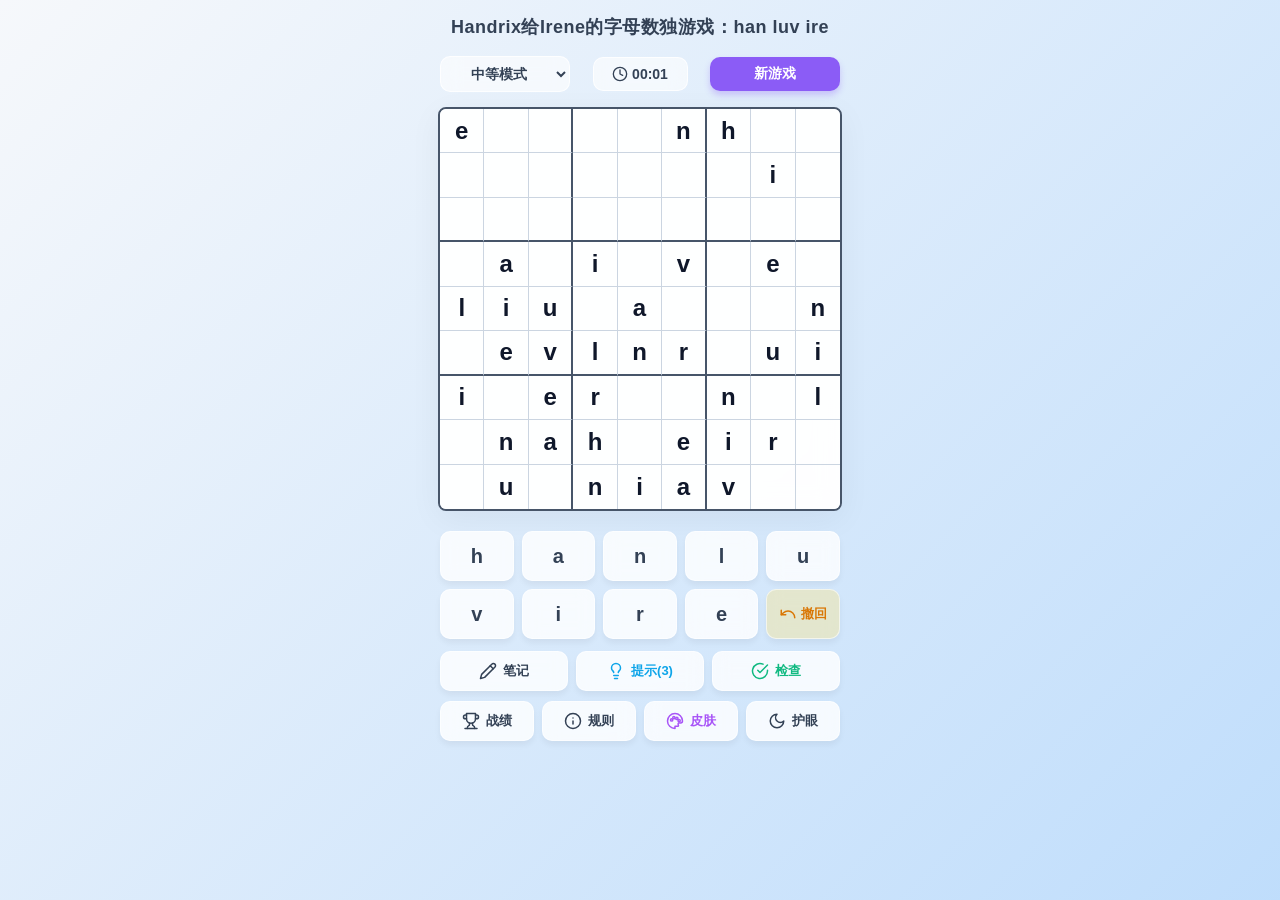
==== index.html @ 8218d030 "七夕彩蛋2 Update index.html" ====
<!DOCTYPE html>
<html lang="zh-CN">
<head>
    <meta charset="UTF-8">
    <meta name="viewport" content="width=device-width, initial-scale=1.0, maximum-scale=1.0, user-select=none">
    <title>Handrix给Irene的字母数独游戏：han luv ire</title>
    <style>
        /* ======== 极简玻璃拟态主题变量 ======== */
        :root {
            --bg-color: #f6f8fb; --glass-bg: rgba(255, 255, 255, 0.6); --glass-border: rgba(255, 255, 255, 0.8);
            --cell-bg: rgba(255, 255, 255, 0.9); --grid-line: #cbd5e1; --grid-line-thick: #475569;
            --text-fixed: #0f172a; --text-user: #2563eb; --text-note: #64748b; --text-main: #334155;
            --btn-bg: rgba(255, 255, 255, 0.8); --btn-border: rgba(255, 255, 255, 0.6);
            --highlight-same: rgba(253, 230, 138, 0.6); --highlight-related: rgba(219, 234, 254, 0.5); --selected: rgba(147, 197, 253, 0.8);
            --shadow: rgba(0, 0, 0, 0.05); --stat-best-color: #059669; 
        }

        [data-theme="dark"] {
            --bg-color: #0f172a; --glass-bg: rgba(30, 41, 59, 0.6); --glass-border: rgba(255, 255, 255, 0.1);
            --cell-bg: rgba(30, 41, 59, 0.85); --grid-line: #334155; --grid-line-thick: #94a3b8;
            --text-fixed: #f8fafc; --text-user: #60a5fa; --text-note: #94a3b8; --text-main: #e2e8f0;
            --btn-bg: rgba(30, 41, 59, 0.8); --btn-border: rgba(255, 255, 255, 0.1);
            --highlight-same: rgba(202, 138, 4, 0.4); --highlight-related: rgba(30, 58, 138, 0.4); --selected: rgba(37, 99, 235, 0.6);
            --shadow: rgba(0, 0, 0, 0.3); --stat-best-color: #34d399; 
        }

        /* ======== 🎨 皮肤系统 ======== */
        body[data-skin="default"] { --gradient-1: #e0c3fc; --gradient-2: #8ec5fc; --bg-color: #f6f8fb; }
        body[data-skin="purple"] { --gradient-1: #e2c0ff; --gradient-2: #c49aeb; --bg-color: #fdfaff; }
        [data-theme="dark"] body[data-skin="default"] { --gradient-1: #0f2027; --gradient-2: #203a43; --bg-color: #0f172a; }
        [data-theme="dark"] body[data-skin="purple"] { --gradient-1: #2a0845; --gradient-2: #1a0b2e; --bg-color: #0f0514; }

        /* 🌌 完美修复：七夕星空背景 + 暗黑面板 */
        body.theme-event { 
            --gradient-1: #160b2b; /* 宇宙深紫 */
            --gradient-2: #0b1528; /* 星云深渊蓝 */
            --bg-color: #050814; 
            --text-main: #f8fafc; /* 外围控制栏文字为白 */
        }
        body.theme-event .board {
            /* 棋盘变为极具质感的暗黑毛玻璃 */
            background: rgba(10, 15, 35, 0.5); 
            border: 2px solid rgba(147, 197, 253, 0.3);
            box-shadow: 0 10px 40px rgba(0, 0, 0, 0.6);
        }
        body.theme-event .cell { background-color: rgba(15, 23, 42, 0.5); color: #f8fafc; border-color: rgba(147, 197, 253, 0.15); }
        body.theme-event .cell.fixed { color: #93c5fd; font-weight: 900; }
        body.theme-event .cell:nth-child(3n) { border-right: 2px solid rgba(147, 197, 253, 0.3); }
        body.theme-event .cell:nth-child(n+19):nth-child(-n+27), body.theme-event .cell:nth-child(n+46):nth-child(-n+54) { border-bottom: 2px solid rgba(147, 197, 253, 0.3); }
        
        body.theme-event .glass-panel { background: rgba(15, 23, 42, 0.6); border-color: rgba(147, 197, 253, 0.2); color: #f8fafc; }
        body.theme-event select option { color: #0f172a; } 
        body.theme-event .key, body.theme-event .action-btn { background: rgba(30, 41, 59, 0.7); color: #f8fafc; border-color: rgba(147, 197, 253, 0.2); }
        body.theme-event .key.undo-btn { color: #fde047; background: rgba(116, 66, 16, 0.6); border-color: rgba(202, 138, 4, 0.4); }
        body.theme-event .action-btn.active-note { background: rgba(202, 138, 4, 0.8) !important; border-color: #fde047 !important; }

        /* 🌉 鹊桥颜色高级定制：石砖灰 + 海棠粉 */
        body.theme-event .cell.hint-han, body.theme-event .cell.hint-ire { 
            background-color: #475569 !important; /* 青石砖色 */
            color: #ffffff !important; 
        }
        body.theme-event .cell.hint-luv { 
            background-color: #db2777 !important; /* 海棠粉色 */
            color: #ffffff !important; 
            box-shadow: inset 0 0 15px rgba(255, 255, 255, 0.2);
        }
        
        body.theme-event .cell.related { background-color: rgba(56, 189, 248, 0.15); }
        body.theme-event .cell.same { background-color: rgba(250, 204, 21, 0.2); }
        body.theme-event .cell.selected { background-color: rgba(56, 189, 248, 0.3); box-shadow: inset 0 0 0 2px #38bdf8; z-index: 2; }
        body.theme-event .hint-watermark { color: rgba(255,255,255,0.4); }
        body.theme-event .note-item { color: rgba(147, 197, 253, 0.8); }

        .skin-opt {
            border: 1px solid var(--glass-border); padding: 15px; border-radius: 12px; font-weight: bold; cursor: pointer;
            box-shadow: 0 4px 6px var(--shadow); transition: 0.2s; margin-bottom: 12px; width: 100%;
            display: flex; align-items: center; justify-content: center; gap: 8px; font-size: 15px;
        }
        .skin-opt:active { transform: scale(0.95); }

        body {
            font-family: -apple-system, BlinkMacSystemFont, "Segoe UI", Roboto, sans-serif;
            background-color: var(--bg-color); color: var(--text-main); margin: 0; padding: 15px; 
            display: flex; flex-direction: column; align-items: center; touch-action: manipulation; padding-bottom: 40px; overflow-x: hidden;
            background: linear-gradient(-45deg, var(--gradient-1), var(--gradient-2), var(--bg-color));
            background-size: 400% 400%; animation: auroraBG 15s ease infinite; transition: 0.5s;
        }

        @keyframes auroraBG { 0% { background-position: 0% 50%; } 50% { background-position: 100% 50%; } 100% { background-position: 0% 50%; } }

        #canvas-fx, #canvas-confetti { position: fixed; top: 0; left: 0; width: 100vw; height: 100vh; pointer-events: none; }
        #canvas-fx { z-index: -1; }
        #canvas-confetti { z-index: 9999; }

        .header { text-align: center; margin-bottom: 12px; z-index: 10; }
        .header h1 { font-size: 18px; color: var(--text-main); margin: 0 0 5px 0; letter-spacing: 0.5px; transition: 0.3s; }
        
        .top-controls { 
            display: flex; justify-content: space-between; align-items: center; gap: 8px;
            width: 100%; max-width: 400px; margin-bottom: 15px; z-index: 10; 
        }
        .glass-panel, select, button, .timer-display {
            box-sizing: border-box; padding: 8px 0; font-size: 14px; font-weight: bold; border-radius: 10px;
            border: 1px solid var(--glass-border); background: var(--glass-bg); color: var(--text-main); 
            backdrop-filter: blur(10px); -webkit-backdrop-filter: blur(10px); outline: none; cursor: pointer; transition: 0.2s;
        }
        select#diff-select, #new-game-btn { flex: 1; max-width: 130px; text-align: center; }
        .timer-display { flex: 0 0 95px; width: 95px; cursor: default; display: flex; justify-content: center; align-items: center; gap: 4px; font-variant-numeric: tabular-nums; }
        
        .board {
            display: grid; grid-template-columns: repeat(9, 1fr); grid-template-rows: repeat(9, 1fr);
            width: 100%; max-width: 400px; aspect-ratio: 1/1; margin-bottom: 20px; flex-shrink: 0;
            background: var(--glass-bg); backdrop-filter: blur(12px); -webkit-backdrop-filter: blur(12px);
            border: 2px solid var(--grid-line-thick); border-radius: 8px; overflow: hidden; box-shadow: 0 8px 32px var(--shadow); z-index: 10;
            transition: 0.4s;
        }

        .cell {
            background-color: var(--cell-bg); display: flex; align-items: center; justify-content: center;
            font-size: 24px; font-weight: bold; cursor: pointer; position: relative; 
            border-right: 1px solid var(--grid-line); border-bottom: 1px solid var(--grid-line);
            box-sizing: border-box; min-height: 0; transition: background-color 0.2s;
        }
        
        .cell:nth-child(3n) { border-right: 2px solid var(--grid-line-thick); }
        .cell:nth-child(9n) { border-right: none; }
        .cell:nth-child(n+19):nth-child(-n+27), .cell:nth-child(n+46):nth-child(-n+54) { border-bottom: 2px solid var(--grid-line-thick); }
        .cell:nth-child(n+73):nth-child(-n+81) { border-bottom: none; }
        
        .cell.fixed { color: var(--text-fixed); font-weight: 800;}
        .cell.user { color: var(--text-user); }
        
        /* 非活动模式的保底颜色 */
        .cell.hint-han { background-color: var(--hint-han); } .cell.hint-luv { background-color: var(--hint-luv); } .cell.hint-ire { background-color: var(--hint-ire); }
        .cell.related { background-color: var(--highlight-related); } .cell.same { background-color: var(--highlight-same); }
        .cell.selected { background-color: var(--selected); box-shadow: inset 0 0 0 2px var(--text-user); z-index: 2; }

        @keyframes shine { 0% { background-color: rgba(255,255,255,1); } 100% { background-color: transparent; } }
        .cell.just-placed::after { content: ''; position: absolute; inset: 0; animation: shine 0.4s ease-out; pointer-events: none; }

        .hint-watermark { position: absolute; top: 1px; right: 3px; font-size: 11px; color: var(--text-note); opacity: 0.9; font-weight: 700; }
        .notes-grid { position: absolute; inset: 1px; display: grid; grid-template-columns: 1fr 1fr; grid-template-rows: 1fr 1fr; pointer-events: none; }
        .note-item { display: flex; align-items: center; justify-content: center; font-size: 14px; font-weight: 800; color: var(--text-note); }

        .keyboard { display: grid; grid-template-columns: repeat(5, 1fr); gap: 8px; width: 100%; max-width: 400px; margin-bottom: 12px; z-index: 10; }
        .key, .action-btn {
            background: var(--btn-bg); border: 1px solid var(--btn-border); border-radius: 10px; color: var(--text-main);
            font-size: 20px; font-weight: bold; height: 48px; display: flex; flex-direction: column; align-items: center; justify-content: center; 
            backdrop-filter: blur(8px); -webkit-backdrop-filter: blur(8px); box-shadow: 0 4px 6px var(--shadow);
            transition: 0.15s; cursor: pointer; user-select: none; gap: 4px;
        }
        .key:active, .action-btn:active { transform: scale(0.92); background: var(--highlight-related); }
        .key.undo-btn { color: #d97706; background: rgba(253, 230, 138, 0.4); font-size: 13px; flex-direction: row; }
        
        .action-btn.active-note { background: #f59e0b !important; color: #ffffff !important; border: 1px solid #d97706 !important; box-shadow: inset 0 2px 4px rgba(0,0,0,0.2) !important; }
        .action-btn.active-note .icon { stroke: #ffffff; }

        .action-row { display: flex; gap: 8px; width: 100%; max-width: 400px; margin-bottom: 10px; z-index: 10; }
        .action-row .action-btn { flex: 1; font-size: 13px; height: auto; padding: 10px 0; flex-direction: row; gap: 6px; }

        .icon { width: 18px; height: 18px; stroke: currentColor; stroke-width: 2; fill: none; stroke-linecap: round; stroke-linejoin: round; vertical-align: middle; }
        .inline-icon { width: 16px; height: 16px; margin-right: 4px; vertical-align: text-bottom; fill: none; stroke: currentColor; stroke-width: 2; stroke-linecap: round; stroke-linejoin: round; }

        .modal-overlay {
            display: none; position: fixed; inset: 0; background: rgba(0, 0, 0, 0.5); backdrop-filter: blur(5px);
            -webkit-backdrop-filter: blur(5px); z-index: 10000; justify-content: center; align-items: center;
        }
        .modal-content {
            background: var(--glass-bg); backdrop-filter: blur(25px); -webkit-backdrop-filter: blur(25px);
            border: 1px solid var(--glass-border); color: var(--text-main); width: 85%; max-width: 350px; border-radius: 20px;
            padding: 24px; box-shadow: 0 20px 40px rgba(0,0,0,0.3); max-height: 80vh; overflow-y: auto;
        }
        .modal-content h2 { font-size: 18px; margin-top: 0; text-align: center; display: flex; align-items: center; justify-content: center; gap: 6px;}
        .modal-content h3 { font-size: 15px; margin: 15px 0 5px 0; opacity: 0.9; display: flex; align-items: center; color: #3b82f6;}
        .modal-content ul { margin: 0; padding-left: 20px; font-size: 14px; line-height: 1.6; }
        .close-btn {
            width: 100%; background: #3b82f6; color: white !important; border: none; padding: 12px; border-radius: 12px; 
            font-size: 16px; font-weight: bold; margin-top: 20px; cursor: pointer; transition: 0.2s;
        }
        .close-btn:active { transform: scale(0.95); }
        .stats-table { width: 100%; border-collapse: collapse; margin-top: 10px; text-align: center; font-size: 14px; }
        .stats-table th { background: var(--th-bg); padding: 10px 8px; border-bottom: 1px solid var(--glass-border); border-radius: 8px 8px 0 0;}
        .stats-table td { border-bottom: 1px solid var(--glass-border); padding: 12px 8px; }
        
        .theme-event-text { color: #db2777 !important; font-weight: bold; }
    </style>
</head>
<body data-skin="default">

    <!-- 画布层 -->
    <canvas id="canvas-fx"></canvas>
    <canvas id="canvas-confetti"></canvas>

    <div class="header">
        <h1 id="main-title">Handrix给Irene的字母数独游戏：han luv ire</h1>
    </div>

    <div class="top-controls">
        <select id="diff-select" class="glass-panel" onchange="startNewGame()">
            <option value="35">简单模式</option>
            <option value="45" selected>中等模式</option>
            <option value="55">困难模式</option>
            <option value="event_qixi" id="event-option">七夕特别活动</option>
        </select>
        <div class="timer-display glass-panel" id="timer">
            <svg class="icon" viewBox="0 0 24 24"><circle cx="12" cy="12" r="10"/><polyline points="12 6 12 12 16 14"/></svg> 00:00
        </div>
        <button id="new-game-btn" onclick="startNewGame()" style="background:#8b5cf6; color:white; border:none; box-shadow: 0 4px 6px rgba(139, 92, 246, 0.3);">新游戏</button>
    </div>

    <div class="board" id="board"></div>

    <div class="keyboard">
        <div class="key" onclick="inputLetter('h')">h</div>
        <div class="key" onclick="inputLetter('a')">a</div>
        <div class="key" onclick="inputLetter('n')">n</div>
        <div class="key" onclick="inputLetter('l')">l</div>
        <div class="key" onclick="inputLetter('u')">u</div>
        <div class="key" onclick="inputLetter('v')">v</div>
        <div class="key" onclick="inputLetter('i')">i</div>
        <div class="key" onclick="inputLetter('r')">r</div>
        <div class="key" onclick="inputLetter('e')">e</div>
        <div class="key undo-btn" onclick="undo()">
            <svg class="icon" viewBox="0 0 24 24"><path d="M3 7v6h6"/><path d="M21 17a9 9 0 0 0-9-9 9 9 0 0 0-6 2.3L3 13"/></svg> 撤回
        </div>
    </div>
    
    <div class="action-row">
        <button class="action-btn" id="note-btn" onclick="toggleNoteMode()">
            <svg class="icon" viewBox="0 0 24 24"><path d="M17 3a2.85 2.83 0 1 1 4 4L7.5 20.5 2 22l1.5-5.5Z"/><path d="m15 5 4 4"/></svg> 笔记
        </button>
        <button class="action-btn" id="hint-btn" onclick="useHint()" style="color: #0ea5e9;">
            <svg class="icon" viewBox="0 0 24 24"><path d="M15 14c.2-1 .7-1.7 1.5-2.5 1-.9 1.5-2.2 1.5-3.5A6 6 0 0 0 6 8c0 1.3.5 2.6 1.5 3.5.8.8 1.3 1.5 1.5 2.5"/><path d="M9 18h6"/><path d="M10 22h4"/></svg> <span id="hint-text">提示(3)</span>
        </button>
        <button class="action-btn" onclick="checkWin()" style="color: #10b981;">
            <svg class="icon" viewBox="0 0 24 24"><path d="M22 11.08V12a10 10 0 1 1-5.93-9.14"/><path d="m9 11 3 3L22 4"/></svg> 检查
        </button>
    </div>

    <div class="action-row">
        <button class="action-btn" onclick="openStats()">
            <svg class="icon" viewBox="0 0 24 24"><path d="M6 9H4.5a2.5 2.5 0 0 1 0-5H6"/><path d="M18 9h1.5a2.5 2.5 0 0 0 0-5H18"/><path d="M4 22h16"/><path d="M10 14.66V17c0 .55-.47.98-.97 1.21C7.85 18.75 7 20.24 7 22"/><path d="M14 14.66V17c0 .55.47.98.97 1.21C16.15 18.75 17 20.24 17 22"/><path d="M18 2H6v7a6 6 0 0 0 12 0V2Z"/></svg> 战绩
        </button>
        <button class="action-btn" onclick="openRules()">
            <svg class="icon" viewBox="0 0 24 24"><circle cx="12" cy="12" r="10"/><path d="M12 16v-4"/><path d="M12 8h.01"/></svg> 规则
        </button>
        <button class="action-btn" onclick="openSkinModal()" style="color: #a855f7;">
            <svg class="icon" viewBox="0 0 24 24"><path d="M12 22a10 10 0 1 1 10-10c0 1.5-1 2.5-2.5 2.5h-1.87a1.5 1.5 0 0 0-1.42 2.05l.38 1.15c.21.63-.3 1.3-.98 1.3H12Z"/><circle cx="7.5" cy="10.5" r="1.5"/><circle cx="10.5" cy="7.5" r="1.5"/><circle cx="14.5" cy="8.5" r="1.5"/><circle cx="17.5" cy="11.5" r="1.5"/></svg> 皮肤
        </button>
        <button class="action-btn" id="theme-btn" onclick="toggleTheme()">
            <svg class="icon" id="theme-icon" viewBox="0 0 24 24"><path d="M12 3a6 6 0 0 0 9 9 9 9 0 1 1-9-9Z"/></svg> 护眼
        </button>
    </div>

    <!-- ======== 皮肤专属弹窗 ======== -->
    <div class="modal-overlay" id="skinModal">
        <div class="modal-content" style="text-align: center;">
            <h2 style="color: #a855f7;"><svg class="icon" viewBox="0 0 24 24"><path d="M12 22a10 10 0 1 1 10-10c0 1.5-1 2.5-2.5 2.5h-1.87a1.5 1.5 0 0 0-1.42 2.05l.38 1.15c.21.63-.3 1.3-.98 1.3H12Z"/><circle cx="7.5" cy="10.5" r="1.5"/><circle cx="10.5" cy="7.5" r="1.5"/><circle cx="14.5" cy="8.5" r="1.5"/><circle cx="17.5" cy="11.5" r="1.5"/></svg> 专属色彩</h2>
            <hr style="border: 0; border-top: 1px solid var(--glass-border); margin-bottom: 20px;">
            <div style="display: flex; flex-direction: column; gap: 8px;">
                <button class="skin-opt" onclick="changeSkin('default')" style="background: linear-gradient(135deg, #e0c3fc, #8ec5fc); color: #1e293b;">
                    <svg class="icon" viewBox="0 0 24 24"><path d="m12 3-1.912 5.813a2 2 0 0 1-1.275 1.275L3 12l5.813 1.912a2 2 0 0 1 1.275 1.275L12 21l1.912-5.813a2 2 0 0 1 1.275-1.275L21 12l-5.813-1.912a2 2 0 0 1-1.275-1.275L12 3Z"/><path d="M5 3v4"/><path d="M19 17v4"/><path d="M3 5h4"/><path d="M17 19h4"/></svg> 梦幻极光 (默认)
                </button>
                <button class="skin-opt" onclick="changeSkin('purple')" style="background: linear-gradient(135deg, #e2c0ff, #c49aeb); color: #3b0764;">
                    <svg class="icon" viewBox="0 0 24 24"><path d="M19 14c1.49-1.46 3-3.21 3-5.5A5.5 5.5 0 0 0 16.5 3c-1.76 0-3 .5-4.5 2-1.5-1.5-2.74-2-4.5-2A5.5 5.5 0 0 0 2 8.5c0 2.3 1.5 4.05 3 5.5l7 7Z"/></svg> 罗兰紫梦 (Irene专属)
                </button>
            </div>
            <button class="close-btn" onclick="closeModal('skinModal')">选好了！</button>
        </div>
    </div>

    <!-- ======== 规则弹窗 (纯净线条图标 + 专属文案) ======== -->
    <div class="modal-overlay" id="rulesModal">
        <div class="modal-content">
            <h2><svg class="icon" viewBox="0 0 24 24"><circle cx="12" cy="12" r="10"/><path d="M12 16v-4"/><path d="M12 8h.01"/></svg> 定制字母数独规则</h2>
            <hr style="border: 0; border-top: 1px solid var(--glass-border); margin-bottom: 10px;">
            
            <h3><svg class="inline-icon" viewBox="0 0 24 24"><path d="M8.5 14.5A2.5 2.5 0 0 0 11 12c0-1.38-.5-2-1-3-1.072-2.143-.224-4.054 2-6 .5 2.5 2 4.9 4 6.5 2 1.6 3 3.5 3 5.5a7 7 0 1 1-14 0c0-1.153.433-2.294 1-3a2.5 2.5 0 0 0 2.5 2.5z"/></svg> 主旨规则：</h3>
            <ul>
                <li>首先 Handrix 非常 Luv Irene！么么</li>
                <li>其次 这下绝对不会有广告啦</li>
            </ul>
            
            <h3 id="rule-event-title" style="display:none;" class="theme-event-text"><svg class="inline-icon" viewBox="0 0 24 24"><path d="M12 2l3 6 6 1-4.5 5 1.5 6-6-3.5L6 20l1.5-6L3 9l6-1z"/></svg> 七夕特别活动规则：</h3>
            <ul id="rule-event-body" style="display:none;" class="theme-event-text">
                <li>水水宝，七夕时牛郎织女会跨越星河相会。盘面中会随机出现特殊的『星河鹊桥』或『爱心』连线噢~</li>
                <li>这是han给ire的特殊爱的暗号，能降低推理难度，8月底下线哦！</li>
                <li style="font-weight: 800; list-style-type: none; margin-top: 5px;">Enjoy~ <svg class="inline-icon" viewBox="0 0 24 24" style="color:#db2777; fill:#db2777;"><path d="M19 14c1.49-1.46 3-3.21 3-5.5A5.5 5.5 0 0 0 16.5 3c-1.76 0-3 .5-4.5 2-1.5-1.5-2.74-2-4.5-2A5.5 5.5 0 0 0 2 8.5c0 2.3 1.5 4.05 3 5.5l7 7Z"/></svg></li>
            </ul>
            
            <h3><svg class="inline-icon" viewBox="0 0 24 24"><path d="M19.439 7.85c-.049.322.059.648.289.878l1.568 1.568c.47.47.706 1.087.706 1.704s-.235 1.233-.706 1.704l-1.611 1.611a.954.954 0 0 0-.288.877l.13 1.011c.088.684-.061 1.405-.434 2.02-.374.615-.992 1.04-1.745 1.196l-.995.207a.953.953 0 0 0-.743.518l-.48 1.002c-.328.685-.899 1.204-1.608 1.464a2.585 2.585 0 0 1-2.198-.108l-.872-.51a.95.95 0 0 0-1.04 0l-.872.51a2.584 2.584 0 0 1-2.198.108 2.584 2.584 0 0 1-1.608-1.464l-.48-1.002a.954.954 0 0 0-.743-.518l-.995-.207a2.586 2.586 0 0 1-1.745-1.196 2.586 2.586 0 0 1-.434-2.02l.13-1.011a.954.954 0 0 0-.288-.877l-1.611-1.611a2.41 2.41 0 0 1 0-3.408l1.568-1.568a.954.954 0 0 0 .289-.878l-.13-1.011a2.586 2.586 0 0 1 .434-2.02 2.586 2.586 0 0 1 1.745-1.196l.995-.207a.953.953 0 0 0 .743-.518l.48-1.002a2.584 2.584 0 0 1 1.608-1.464 2.584 2.584 0 0 1 2.198.108l.872.51a.95.95 0 0 0 1.04 0l.872-.51a2.584 2.584 0 0 1 2.198-.108 2.584 2.584 0 0 1 1.608 1.464l.48 1.002a.954.954 0 0 0 .743.518l.995.207c.753.156 1.371.58 1.745 1.196.373.615.522 1.336.434 2.02l-.13 1.011Z"/></svg> 填字规则：</h3>
            <ul>
                <li><b>9x9 棋盘</b>：填入 <b>h, a, n, l, u, v, i, r, e</b>。</li>
                <li><b>每个 3x3 宫格</b> 内，每个字母且只能出现一次。</li>
            </ul>
            
            <h3><svg class="inline-icon" viewBox="0 0 24 24"><path d="M12 2v4"/><path d="M12 18v4"/><path d="M4.93 4.93l2.83 2.83"/><path d="M16.24 16.24l2.83 2.83"/><path d="M2 12h4"/><path d="M18 12h4"/><path d="M4.93 19.07l2.83-2.83"/><path d="M16.24 7.76l2.83-2.83"/></svg> 操作小技巧：</h3>
            <ul>
                <li><b><svg class="inline-icon" viewBox="0 0 24 24"><path d="M3 3l7.07 16.97 2.51-7.39 7.39-2.51L3 3z"/><path d="M13 13l6 6"/></svg> 选中高亮</b>：点击格子会自动高亮关联区域和相同字母。</li>
                <li><b><svg class="inline-icon" viewBox="0 0 24 24"><path d="M17 3a2.85 2.83 0 1 1 4 4L7.5 20.5 2 22l1.5-5.5Z"/><path d="m15 5 4 4"/></svg> 笔记模式</b>：单格最多填4个猜想；确认答案后，系统会自动清理冲突笔记！</li>
                <li><b><svg class="inline-icon" viewBox="0 0 24 24"><path d="M15 14c.2-1 .7-1.7 1.5-2.5 1-.9 1.5-2.2 1.5-3.5A6 6 0 0 0 6 8c0 1.3.5 2.6 1.5 3.5.8.8 1.3 1.5 1.5 2.5"/><path d="M9 18h6"/><path d="M10 22h4"/></svg> 提示求助</b>：不怕不怕～每局提供 3 次揭晓答案的机会哦！</li>
                <li><b><svg class="inline-icon" viewBox="0 0 24 24"><path d="M3 7v6h6"/><path d="M21 17a9 9 0 0 0-9-9 9 9 0 0 0-6 2.3L3 13"/></svg> 撤回功能</b>：宝宝填错不怕，支持撤回最近的 15 步操作。</li>
            </ul>
            <button class="close-btn" onclick="closeModal('rulesModal')">知道啦宝宝！</button>
        </div>
    </div>

    <div class="modal-overlay" id="statsModal">
        <div class="modal-content">
            <h2><svg class="icon" viewBox="0 0 24 24"><path d="M6 9H4.5a2.5 2.5 0 0 1 0-5H6"/><path d="M18 9h1.5a2.5 2.5 0 0 0 0-5H18"/><path d="M4 22h16"/><path d="M10 14.66V17c0 .55-.47.98-.97 1.21C7.85 18.75 7 20.24 7 22"/><path d="M14 14.66V17c0 .55.47.98.97 1.21C16.15 18.75 17 20.24 17 22"/><path d="M18 2H6v7a6 6 0 0 0 12 0V2Z"/></svg> 个人战绩看板</h2>
            <table class="stats-table" id="statsTable"></table>
            <p style="font-size: 11px; color: var(--text-note); text-align: center; margin-top: 15px;">* 数据安全储存在本手机芯片内，绝对隐私</p>
            <button class="close-btn" onclick="closeModal('statsModal')">继续加油！</button>
        </div>
    </div>

    <div class="modal-overlay" id="messageModal">
        <div class="modal-content" style="text-align: center;">
            <h2 id="msgTitle">提示</h2>
            <p id="msgBody" style="font-size: 15px; line-height: 1.5; margin: 20px 0; font-weight: 500;"></p>
            <button class="close-btn" id="msgCloseBtn" onclick="closeModal('messageModal')">知道啦！</button>
        </div>
    </div>

    <script>
        // ======== 🎨 皮肤引擎初始化 ========
        let currentSkin = localStorage.getItem('ireSudokuSkin') || 'default';
        document.body.setAttribute('data-skin', currentSkin);

        function changeSkin(skin) {
            currentSkin = skin; document.body.setAttribute('data-skin', skin); localStorage.setItem('ireSudokuSkin', skin);
        }
        function openSkinModal() { document.getElementById('skinModal').style.display = 'flex'; }

        // ======== 🎵 原生音效引擎 (无多余点击音效) ========
        const AudioContext = window.AudioContext || window.webkitAudioContext;
        let audioCtx;
        function initAudio() { if (!audioCtx) { audioCtx = new AudioContext(); if (audioCtx.state === 'suspended') audioCtx.resume(); } }

        function playSound(type) {
            initAudio(); if (!audioCtx) return;
            const osc = audioCtx.createOscillator(); const gain = audioCtx.createGain();
            osc.connect(gain); gain.connect(audioCtx.destination);
            const now = audioCtx.currentTime;
            
            if (type === 'bubble') { 
                osc.type = 'sine';
                osc.frequency.setValueAtTime(300, now); osc.frequency.exponentialRampToValueAtTime(900, now + 0.08);
                gain.gain.setValueAtTime(0, now); gain.gain.linearRampToValueAtTime(0.5, now + 0.01); gain.gain.exponentialRampToValueAtTime(0.01, now + 0.08);
                osc.start(now); osc.stop(now + 0.1);
            } else if (type === 'win') { 
                const freqs = [523.25, 659.25, 783.99, 1046.50, 1318.51];
                freqs.forEach((freq, i) => {
                    const o = audioCtx.createOscillator(); const g = audioCtx.createGain();
                    o.connect(g); g.connect(audioCtx.destination); o.type = 'sine'; o.frequency.value = freq;
                    g.gain.setValueAtTime(0, now + i*0.08); g.gain.linearRampToValueAtTime(0.2, now + i*0.08 + 0.02);
                    g.gain.exponentialRampToValueAtTime(0.01, now + i*0.08 + 0.6);
                    o.start(now + i*0.08); o.stop(now + i*0.08 + 0.7);
                });
            }
        }
        document.body.addEventListener('touchstart', initAudio, {once:true}); document.body.addEventListener('click', initAudio, {once:true});

        // ======== 🏆 数据安全急救与无损合并逻辑 ========
        let defaultStats = {
            '35': { best: null, avg: 0, count: 0, name: '简单模式' },
            '45': { best: null, avg: 0, count: 0, name: '中等模式' },
            '55': { best: null, avg: 0, count: 0, name: '困难模式' },
            'event_total': { best: null, avg: 0, count: 0, name: '活动模式总榜' },
            'event_qixi': { best: null, avg: 0, count: 0, name: '七夕特别活动' }
        };

        let localStats = JSON.parse(localStorage.getItem('ireSudokuStats')) || defaultStats;
        if (!localStats['event_total']) localStats['event_total'] = defaultStats['event_total'];
        if (!localStats['event_qixi']) localStats['event_qixi'] = defaultStats['event_qixi'];

        // 无损继承端午数据
        if (localStats['event'] && localStats['event'].count > 0 && localStats['event_total'].count === 0) {
            localStats['event_total'].count = localStats['event'].count;
            localStats['event_total'].avg = localStats['event'].avg;
            localStats['event_total'].best = localStats['event'].best;
        }

        ['35', '45', '55', 'event_total', 'event_qixi'].forEach(k => {
            let s = localStats[k];
            if (s) {
                s.name = defaultStats[k].name;
                if (s.best === null || s.best === 0 || s.best === Infinity) s.best = s.count > 0 ? s.avg : null;
            }
        });
        localStorage.setItem('ireSudokuStats', JSON.stringify(localStats));

        // ======== 🎨 Canvas 引擎 (零发热宇宙星空 + 双向飞鸟爱心彩蛋) ========
        const fxCanvas = document.getElementById('canvas-fx'); const fxCtx = fxCanvas.getContext('2d');
        const confCanvas = document.getElementById('canvas-confetti'); const confCtx = confCanvas.getContext('2d');
        let bgParticles = []; let confParticles = []; let reqFx, reqConf;
        
        // 🚀 核心彩蛋追踪变量 (必须定义在全局)
        let magpieTriggered = false; let luvCells = []; let magpies = []; let hearts = []; let magpiePhase = 0;

        function resizeCanvas() {
            fxCanvas.width = window.innerWidth; fxCanvas.height = window.innerHeight;
            confCanvas.width = window.innerWidth; confCanvas.height = window.innerHeight;
        }
        window.addEventListener('resize', resizeCanvas); resizeCanvas();

        function startEventBg() {
            bgParticles = [];
            // 绘制宇宙背景极低发热粒子
            for(let i=0; i<60; i++) {
                bgParticles.push({
                    x: Math.random() * fxCanvas.width, y: Math.random() * fxCanvas.height,
                    radius: Math.random() * 1.5, alpha: Math.random(), speedAlpha: (Math.random() - 0.5) * 0.02, isShooting: false
                });
            }
            if(reqFx) cancelAnimationFrame(reqFx);
            function render() {
                fxCtx.clearRect(0, 0, fxCanvas.width, fxCanvas.height);
                
                // 偶尔生成流星
                if(Math.random() < 0.01) { 
                    bgParticles.push({
                        x: Math.random() * fxCanvas.width, y: 0,
                        len: Math.random() * 50 + 50, speed: Math.random() * 10 + 10,
                        angle: Math.PI / 4, isShooting: true, alpha: 1
                    });
                }
                
                for (let i = bgParticles.length - 1; i >= 0; i--) {
                    let p = bgParticles[i];
                    if (p.isShooting) {
                        p.x -= p.speed * Math.cos(p.angle); p.y += p.speed * Math.sin(p.angle); p.alpha -= 0.02;
                        fxCtx.beginPath(); fxCtx.moveTo(p.x, p.y); fxCtx.lineTo(p.x + p.len * Math.cos(p.angle), p.y - p.len * Math.sin(p.angle));
                        fxCtx.strokeStyle = `rgba(255, 255, 255, ${p.alpha})`; fxCtx.lineWidth = 1.5; fxCtx.stroke();
                        if (p.alpha <= 0) bgParticles.splice(i, 1);
                    } else {
                        p.alpha += p.speedAlpha; if(p.alpha <= 0.1 || p.alpha >= 0.8) p.speedAlpha *= -1;
                        fxCtx.beginPath(); fxCtx.arc(p.x, p.y, p.radius, 0, Math.PI*2);
                        fxCtx.fillStyle = `rgba(255, 255, 255, ${p.alpha})`; fxCtx.fill();
                    }
                }
                reqFx = requestAnimationFrame(render);
            }
            render();
        }

        function stopEventBg() { if(reqFx) cancelAnimationFrame(reqFx); fxCtx.clearRect(0, 0, fxCanvas.width, fxCanvas.height); magpieTriggered = false; }

        // 绘制 SVG 数学爱心
        function drawHeart(ctx, x, y, size, alpha, hue) {
            ctx.save(); ctx.translate(x, y); ctx.scale(size, size);
            ctx.fillStyle = `hsla(${hue}, 100%, 60%, ${alpha})`;
            ctx.beginPath(); ctx.moveTo(0, 0); ctx.bezierCurveTo(-1, -1, -2, 1, 0, 2); ctx.bezierCurveTo(2, 1, 1, -1, 0, 0); ctx.fill();
            ctx.restore();
        }

        // 🚀 触发双向奔赴巨型爱心爆破
        function triggerMagpies() {
            playSound('win');
            magpies = [
                { x: -50, y: confCanvas.height/3, color: '0, 229, 255', tx: confCanvas.width/2, ty: confCanvas.height/2, trail: [] }, 
                { x: confCanvas.width + 50, y: confCanvas.height/3, color: '255, 0, 127', tx: confCanvas.width/2, ty: confCanvas.height/2, trail: [] } 
            ];
            hearts = []; magpiePhase = 0;
            if (!reqConf) renderConf(); 
        }

        function renderConf() {
            confCtx.clearRect(0, 0, confCanvas.width, confCanvas.height);
            let active = false;
            
            // 1. 渲染胜利纸屑
            if (confParticles.length > 0) {
                confParticles.forEach(p => {
                    p.x += p.vx; p.y += p.vy; p.vy += 0.4; p.rot += p.rotSpeed;
                    if(p.y < confCanvas.height + 20) {
                        active = true; confCtx.save(); confCtx.translate(p.x, p.y); confCtx.rotate(p.rot * Math.PI / 180);
                        confCtx.fillStyle = p.color; confCtx.fillRect(-p.size/2, -p.size/2, p.size, p.size); confCtx.restore();
                    }
                });
                if (confParticles.every(p => p.y >= confCanvas.height + 20)) confParticles = [];
            }
            
            // 2. 渲染彩蛋：青鸟与红鸟的高亮拖尾相撞
            if (magpies.length > 0 || hearts.length > 0) {
                active = true;
                if (magpiePhase === 0) {
                    let reached = 0;
                    magpies.forEach(b => {
                        let dx = b.tx - b.x; let dy = b.ty - b.y;
                        b.x += dx * 0.08; b.y += dy * 0.08; 
                        if (Math.abs(dx) < 3 && Math.abs(dy) < 3) reached++;
                        
                        b.trail.push({x: b.x, y: b.y});
                        if (b.trail.length > 15) b.trail.shift();
                        
                        b.trail.forEach((pt, i) => {
                            let ratio = i / b.trail.length;
                            confCtx.beginPath(); confCtx.arc(pt.x, pt.y, 14 * ratio, 0, Math.PI*2);
                            confCtx.fillStyle = `rgba(${b.color}, ${ratio * 0.6})`; confCtx.fill();
                        });

                        confCtx.shadowBlur = 25; confCtx.shadowColor = `rgb(${b.color})`;
                        confCtx.fillStyle = '#ffffff';
                        confCtx.beginPath(); confCtx.arc(b.x, b.y, 10, 0, Math.PI*2); confCtx.fill();
                        confCtx.shadowBlur = 0;
                    });
                    
                    if (reached === 2) {
                        magpiePhase = 1; magpies = [];
                        for(let i=0; i<80; i++) {
                            hearts.push({
                                x: confCanvas.width/2, y: confCanvas.height/2,
                                vx: (Math.random()-0.5)*35, vy: (Math.random()-0.5)*35 - 5,
                                alpha: 1, size: Math.random() * 12 + 6, hue: Math.random() * 40 + 320
                            });
                        }
                    }
                } else if (magpiePhase === 1) {
                    hearts.forEach(h => {
                        h.x += h.vx; h.y += h.vy; h.vy += 0.8; h.alpha -= 0.015; 
                        if (h.alpha > 0) drawHeart(confCtx, h.x, h.y, h.size, h.alpha, h.hue);
                    });
                    if (hearts.every(h => h.alpha <= 0)) { hearts = []; magpieTriggered = false; }
                }
            }
            
            if(active) reqConf = requestAnimationFrame(renderConf); else reqConf = null;
        }

        function triggerConfetti() {
            playSound('win'); confParticles = [];
            for(let i=0; i<120; i++) {
                let isLeft = Math.random() < 0.5;
                confParticles.push({
                    x: isLeft ? 0 : confCanvas.width, y: confCanvas.height,
                    vx: (Math.random() * 12 + 4) * (isLeft ? 1 : -1), vy: -(Math.random() * 18 + 10),
                    color: `hsl(${Math.random()*360}, 90%, 65%)`, size: Math.random() * 8 + 6,
                    rot: Math.random() * 360, rotSpeed: (Math.random() - 0.5) * 15
                });
            }
            if(!reqConf) renderConf();
        }

        // ======== 游戏核心逻辑 ========
        const LETTERS = ['h', 'a', 'n', 'l', 'u', 'v', 'i', 'r', 'e'];
        let board = Array(9).fill().map(() => Array(9).fill(0));
        let solution = Array(9).fill().map(() => Array(9).fill(0));
        let userGrid = Array(9).fill().map(() => Array(9).fill(''));
        let notesGrid = Array(9).fill().map(() => Array(9).fill().map(()=>[]));
        let isFixed = Array(9).fill().map(() => Array(9).fill(false));
        
        let selectedRow = -1; let selectedCol = -1; let noteMode = false;
        let historyStack = []; const MAX_HISTORY = 15;
        let timerInterval = null; let timeElapsed = 0; let gameActive = false;
        let eventHints = {}; let hintsLeft = 3;

        // 七夕在8月底过期
        function checkEventExpiry() {
            let now = new Date(); let expireDate = new Date('2026-08-30T00:00:00+08:00'); 
            if (now > expireDate) {
                let eventOpt = document.getElementById('event-option');
                if (eventOpt) eventOpt.remove(); 
                if (document.getElementById('diff-select').value === 'event_qixi') document.getElementById('diff-select').value = '45';
            }
        }

        window.onload = () => { checkEventExpiry(); startNewGame(); };

        function toggleTheme() {
            const body = document.body; const themeIcon = document.getElementById('theme-icon');
            if (body.getAttribute('data-theme') === 'dark') {
                body.removeAttribute('data-theme');
                themeIcon.innerHTML = '<path d="M12 3a6 6 0 0 0 9 9 9 9 0 1 1-9-9Z"/>'; 
            } else {
                body.setAttribute('data-theme', 'dark');
                themeIcon.innerHTML = '<circle cx="12" cy="12" r="4"/><path d="M12 2v2"/><path d="M12 20v2"/><path d="m4.93 4.93 1.41 1.41"/><path d="m17.66 17.66 1.41 1.41"/><path d="M2 12h2"/><path d="M20 12h2"/><path d="m6.34 17.66-1.41 1.41"/><path d="m19.07 4.93-1.41 1.41"/>'; 
            }
        }

        // 🚀 核心算法：七夕随机动态阵型生成
        function shuffleArray(array) {
            let arr = array.slice();
            for (let i = arr.length - 1; i > 0; i--) {
                let j = Math.floor(Math.random() * (i + 1));
                [arr[i], arr[j]] = [arr[j], arr[i]];
            }
            return arr;
        }

        function generateQixiSolution() {
            let shapes = [
                { type: 'diagonal', han: [[0,0],[1,1],[2,2]], luv: [[3,3],[4,4],[5,5]], ire: [[6,6],[7,7],[8,8]] },
                { type: 'diagonal', han: [[8,0],[7,1],[6,2]], luv: [[5,3],[4,4],[3,5]], ire: [[2,6],[1,7],[0,8]] },
                { type: 'bridge', han: [[4,0],[4,1],[4,2]], luv: [[4,3],[4,4],[4,5]], ire: [[4,6],[4,7],[4,8]] },
                { type: 'heart', han: [[1,3],[2,2],[3,3]], luv: [[2,4],[4,4],[5,4]], ire: [[1,5],[2,6],[3,5]] }
            ];

            let pattern = shapes[Math.floor(Math.random() * shapes.length)];

            for(let i=0; i<100; i++) {
                for(let r=0; r<9; r++) solution[r].fill(0);
                ['han', 'luv', 'ire'].forEach(g => {
                    let chars = g.split('').sort(() => Math.random() - 0.5);
                    for (let j = 0; j < 3; j++) {
                        let pt = pattern[g][j];
                        solution[pt[0]][pt[1]] = chars[j];
                    }
                });
                if (solveSudoku(solution)) return pattern;
            }
            return null; 
        }

        function startNewGame() {
            let diffKey = document.getElementById('diff-select').value;
            let blanks = diffKey.startsWith('event_') ? 55 : parseInt(diffKey);
            eventHints = {}; let forcedBlanks = []; 
            luvCells = []; magpieTriggered = false; // 重置彩蛋变量
            hintsLeft = 3; document.getElementById('hint-text').innerText = `提示(3)`;

            if (diffKey === 'event_qixi') {
                document.body.classList.add('theme-event');
                document.getElementById('main-title').innerText = "星河鹊桥局：han luv ire";
                startEventBg();
                
                let shapes = generateQixiSolution();
                if (shapes) {
                    shapes.han.forEach(p => { forcedBlanks.push(p); eventHints[`${p[0]}-${p[1]}`] = 'han'; });
                    shapes.luv.forEach(p => { forcedBlanks.push(p); eventHints[`${p[0]}-${p[1]}`] = 'luv'; luvCells.push(p); });
                    shapes.ire.forEach(p => { forcedBlanks.push(p); eventHints[`${p[0]}-${p[1]}`] = 'ire'; });
                } else generateSolution(); 
            } else {
                document.body.classList.remove('theme-event');
                document.getElementById('main-title').innerText = "Handrix给Irene的字母数独游戏：han luv ire";
                stopEventBg(); generateSolution();
            }

            createPuzzle(blanks, forcedBlanks);
            selectedRow = -1; selectedCol = -1; historyStack = []; 
            renderBoard();
            gameActive = true; clearInterval(timerInterval); timeElapsed = 0; updateTimerDisplay();
            timerInterval = setInterval(() => { timeElapsed++; updateTimerDisplay(); }, 1000);
        }

        function updateTimerDisplay() {
            let m = Math.floor(timeElapsed / 60).toString().padStart(2, '0');
            let s = (timeElapsed % 60).toString().padStart(2, '0');
            document.getElementById('timer').innerHTML = `<svg class="icon" style="vertical-align: text-bottom; width: 16px; height: 16px;" viewBox="0 0 24 24"><circle cx="12" cy="12" r="10"/><polyline points="12 6 12 12 16 14"/></svg> ${m}:${s}`;
        }

        function saveState() {
            if (historyStack.length >= MAX_HISTORY) historyStack.shift(); 
            historyStack.push({ user: JSON.parse(JSON.stringify(userGrid)), notes: JSON.parse(JSON.stringify(notesGrid)) });
        }

        function undo() {
            if (historyStack.length === 0 || !gameActive) return; 
            let lastState = historyStack.pop();
            userGrid = lastState.user; notesGrid = lastState.notes;
            renderBoard();
        }

        function generateSolution() { for (let i = 0; i < 9; i++) solution[i].fill(0); solveSudoku(solution); }
        function solveSudoku(grid) {
            for (let r = 0; r < 9; r++) {
                for (let c = 0; c < 9; c++) {
                    if (grid[r][c] === 0) {
                        let shuffled = shuffleArray(LETTERS); // 真正打乱，保证每次题不同
                        for (let letter of shuffled) {
                            if (isValid(grid, r, c, letter)) { grid[r][c] = letter; if (solveSudoku(grid)) return true; grid[r][c] = 0; }
                        }
                        return false;
                    }
                }
            }
            return true;
        }
        function isValid(grid, row, col, letter) {
            for (let i = 0; i < 9; i++) if (grid[row][i] === letter || grid[i][col] === letter) return false;
            let sr = Math.floor(row / 3) * 3, sc = Math.floor(col / 3) * 3;
            for (let i = 0; i < 3; i++) for (let j = 0; j < 3; j++) if (grid[sr + i][sc + j] === letter) return false;
            return true;
        }
        function countSolutions(grid, limit = 2) {
            for (let r = 0; r < 9; r++) {
                for (let c = 0; c < 9; c++) {
                    if (grid[r][c] === 0) {
                        let count = 0;
                        for (let letter of LETTERS) {
                            if (isValid(grid, r, c, letter)) { grid[r][c] = letter; count += countSolutions(grid, limit); grid[r][c] = 0; if (count >= limit) return count; }
                        }
                        return count;
                    }
                }
            }
            return 1;
        }

        function createPuzzle(blanks, forcedBlanks = []) {
            for(let r=0; r<9; r++) {
                for(let c=0; c<9; c++) { board[r][c] = solution[r][c]; userGrid[r][c] = ''; notesGrid[r][c] = []; isFixed[r][c] = true; }
            }
            let removed = 0;
            for(let p of forcedBlanks) { if(board[p[0]][p[1]] !== 0) { board[p[0]][p[1]] = 0; isFixed[p[0]][p[1]] = false; removed++; } }
            let positions = [];
            for (let i = 0; i < 81; i++) positions.push([Math.floor(i/9), i%9]);
            positions.sort(() => Math.random() - 0.5);
            
            for (let pos of positions) {
                if (removed >= blanks) break;
                let r = pos[0], c = pos[1]; let backup = board[r][c]; 
                if(backup !== 0) { board[r][c] = 0; if (countSolutions(board) !== 1) board[r][c] = backup; else { isFixed[r][c] = false; removed++; } }
            }
        }

        function renderBoard() {
            const boardDiv = document.getElementById('board'); boardDiv.innerHTML = '';
            let currentVal = '';
            if(selectedRow !== -1 && selectedCol !== -1) currentVal = isFixed[selectedRow][selectedCol] ? board[selectedRow][selectedCol] : userGrid[selectedRow][selectedCol];

            for (let r = 0; r < 9; r++) {
                for (let c = 0; c < 9; c++) {
                    let cellDiv = document.createElement('div');
                    cellDiv.className = 'cell'; cellDiv.id = `cell-${r}-${c}`;
                    cellDiv.onclick = () => { if(gameActive) selectCell(r, c); };

                    let hintGroup = eventHints[`${r}-${c}`];
                    if (hintGroup) cellDiv.classList.add(`hint-${hintGroup}`);

                    if (isFixed[r][c]) {
                        cellDiv.classList.add('fixed'); cellDiv.innerText = board[r][c];
                    } else if (userGrid[r][c] !== '') {
                        cellDiv.classList.add('user'); cellDiv.innerText = userGrid[r][c];
                    } else if (notesGrid[r][c].length > 0) {
                        let noteHTML = `<div class="notes-grid">`;
                        for(let k=0; k<4; k++) noteHTML += `<div class="note-item">${notesGrid[r][c][k] || ''}</div>`;
                        noteHTML += `</div>`; cellDiv.innerHTML = noteHTML;
                    }

                    if (hintGroup && cellDiv.innerText === '') cellDiv.innerHTML += `<div class="hint-watermark">${hintGroup}</div>`;

                    if (r === selectedRow && c === selectedCol) cellDiv.classList.add('selected');
                    else if (selectedRow !== -1 && (r === selectedRow || c === selectedCol || (Math.floor(r/3) === Math.floor(selectedRow/3) && Math.floor(c/3) === Math.floor(selectedCol/3)))) {
                        cellDiv.classList.add('related');
                    }

                    if (currentVal !== '' && cellDiv.innerText === currentVal && cellDiv.children.length === 0) cellDiv.classList.add('same');
                    boardDiv.appendChild(cellDiv);
                }
            }
        }

        function selectCell(r, c) { selectedRow = r; selectedCol = c; renderBoard(); }

        function toggleNoteMode() {
            noteMode = !noteMode; let btn = document.getElementById('note-btn');
            if(noteMode) { btn.classList.add('active-note'); } 
            else { btn.classList.remove('active-note'); }
        }

        // 🚀 核心：检查 LUV 是否全填对触发彩蛋
        function checkMagpieAnimation() {
            if (document.getElementById('diff-select').value !== 'event_qixi' || magpieTriggered || luvCells.length === 0) return;
            let allCorrect = luvCells.every(p => {
                let r = p[0], c = p[1];
                let val = isFixed[r][c] ? board[r][c] : userGrid[r][c];
                return val === solution[r][c];
            });
            if (allCorrect) {
                magpieTriggered = true;
                triggerMagpies();
            }
        }

        function useHint() {
            if (!gameActive) return;
            if (hintsLeft <= 0) { showMessage("提示", "3次提示机会已经用完啦宝宝～靠你自己咯！", "#f59e0b"); return; }
            if (selectedRow === -1 || selectedCol === -1) { showMessage("提示", "请先点击选中一个你想要提示的空白格子哦！", "#3b82f6"); return; }
            if (isFixed[selectedRow][selectedCol]) { showMessage("提示", "这个已经是题目啦，不需要提示！", "#f59e0b"); return; }
            let correctChar = solution[selectedRow][selectedCol];
            if (userGrid[selectedRow][selectedCol] === correctChar) { showMessage("提示", "你已经凭实力填对啦，不需要浪费提示！", "#10b981"); return; }

            playSound('bubble');
            saveState(); userGrid[selectedRow][selectedCol] = correctChar; autoCleanNotes(selectedRow, selectedCol, correctChar);
            hintsLeft--; document.getElementById('hint-text').innerText = `提示(${hintsLeft})`; renderBoard();
            setTimeout(() => { document.getElementById(`cell-${selectedRow}-${selectedCol}`).classList.add('just-placed'); }, 50);
            
            checkMagpieAnimation(); // 检查是否靠提示完成了 luv 桥梁
        }

        function inputLetter(l) {
            if (!gameActive || selectedRow === -1 || selectedCol === -1 || isFixed[selectedRow][selectedCol]) return;
            playSound('bubble');
            saveState(); let r = selectedRow, c = selectedCol;
            if (noteMode) {
                if (userGrid[r][c] !== '') userGrid[r][c] = '';
                let idx = notesGrid[r][c].indexOf(l);
                if (idx === -1) { if (notesGrid[r][c].length < 4) notesGrid[r][c].push(l); } 
                else notesGrid[r][c].splice(idx, 1);
            } else {
                userGrid[r][c] = l; autoCleanNotes(r, c, l);
            }
            renderBoard();
            if(!noteMode) setTimeout(() => { document.getElementById(`cell-${r}-${c}`).classList.add('just-placed'); }, 50);
            
            if(!noteMode) checkMagpieAnimation(); // 检查是否手动填完了 luv 桥梁
        }

        function autoCleanNotes(row, col, letter) {
            for (let i = 0; i < 9; i++) { removeNote(row, i, letter); removeNote(i, col, letter); }
            let sr = Math.floor(row / 3) * 3, sc = Math.floor(col / 3) * 3;
            for (let i = 0; i < 3; i++) for (let j = 0; j < 3; j++) removeNote(sr + i, sc + j, letter);
        }

        function removeNote(r, c, letter) {
            if(!isFixed[r][c] && userGrid[r][c] === '') {
                let idx = notesGrid[r][c].indexOf(letter);
                if(idx !== -1) notesGrid[r][c].splice(idx, 1);
            }
        }

        function formatTime(sec) {
            if (sec === null || sec === Infinity) return "--:--";
            let m = Math.floor(sec / 60).toString().padStart(2, '0');
            let s = Math.round(sec % 60).toString().padStart(2, '0');
            return `${m}:${s}`;
        }

        function checkWin() {
            if(!gameActive) return;
            let hasEmpty = false, hasError = false;
            for (let r = 0; r < 9; r++) {
                for (let c = 0; c < 9; c++) {
                    let val = isFixed[r][c] ? board[r][c] : userGrid[r][c];
                    if (val === '') hasEmpty = true;
                    else if (val !== solution[r][c]) hasError = true;
                }
            }
            
            if (hasEmpty) { showMessage("提示", "还有空格或者笔记未确认哦，请abb宝儿先填完！", "#f59e0b"); return; }
            if (hasError) { showMessage("错误", "好像有些地方填错了，仔细检查一下abb宝儿～", "#ef4444"); return; }
            
            gameActive = false; clearInterval(timerInterval);
            let diffKey = document.getElementById('diff-select').value;
            let s = localStats[diffKey];
            
            s.count++; s.avg = ((s.avg * (s.count - 1)) + timeElapsed) / s.count;
            let isNewRecord = (s.best === null) || (timeElapsed < s.best);
            if (isNewRecord) s.best = timeElapsed;
            
            if (diffKey.startsWith('event_') && localStats['event_total']) {
                let t = localStats['event_total'];
                t.count++;
                t.avg = ((t.avg * (t.count - 1)) + timeElapsed) / t.count;
                if (t.best === null || timeElapsed < t.best) t.best = timeElapsed;
            }

            localStorage.setItem('ireSudokuStats', JSON.stringify(localStats));
            triggerConfetti(); 

            let msg = `太棒了Abbbbbbbb！恭喜你完成了 Irene 专属数独！\n\n本局用时: ${formatTime(timeElapsed)}`;
            if(isNewRecord && s.count > 1) msg += "\n打破了该难度的最佳记录！";
            
            showMessage("过关", msg, "#10b981");
        }

        function showMessage(title, body, color) {
            document.getElementById('msgTitle').innerText = title;
            document.getElementById('msgTitle').style.color = color;
            document.getElementById('msgBody').innerText = body;
            let closeBtn = document.getElementById('msgCloseBtn');
            closeBtn.style.background = color;
            document.getElementById('messageModal').style.display = 'flex';
        }

        function openStats() {
            let html = `<tr><th>难度</th><th>最佳记录</th><th>平均耗时</th><th>通关局数</th></tr>`;
            ['35', '45', '55', 'event_total', 'event_qixi'].forEach(k => {
                let s = localStats[k];
                if (!s) return;
                if (k.startsWith('event_') && k !== 'event_total' && !document.getElementById('event-option') && s.count === 0) return;
                
                html += `<tr>
                    <td><b>${s.name}</b></td>
                    <td style="color: var(--stat-best-color); font-weight:bold;">${formatTime(s.best)}</td>
                    <td>${s.count === 0 ? '--:--' : formatTime(s.avg)}</td>
                    <td>${s.count}</td>
                </tr>`;
            });
            document.getElementById('statsTable').innerHTML = html;
            document.getElementById('statsModal').style.display = 'flex';
        }

        function openRules() {
            let isEvent = document.getElementById('diff-select').value === 'event_qixi';
            document.getElementById('rule-event-title').style.display = isEvent ? 'block' : 'none';
            document.getElementById('rule-event-body').style.display = isEvent ? 'block' : 'none';
            document.getElementById('rulesModal').style.display = 'flex';
        }
        function closeModal(id) { document.getElementById(id).style.display = 'none'; }
    </script>
</body>
</html>
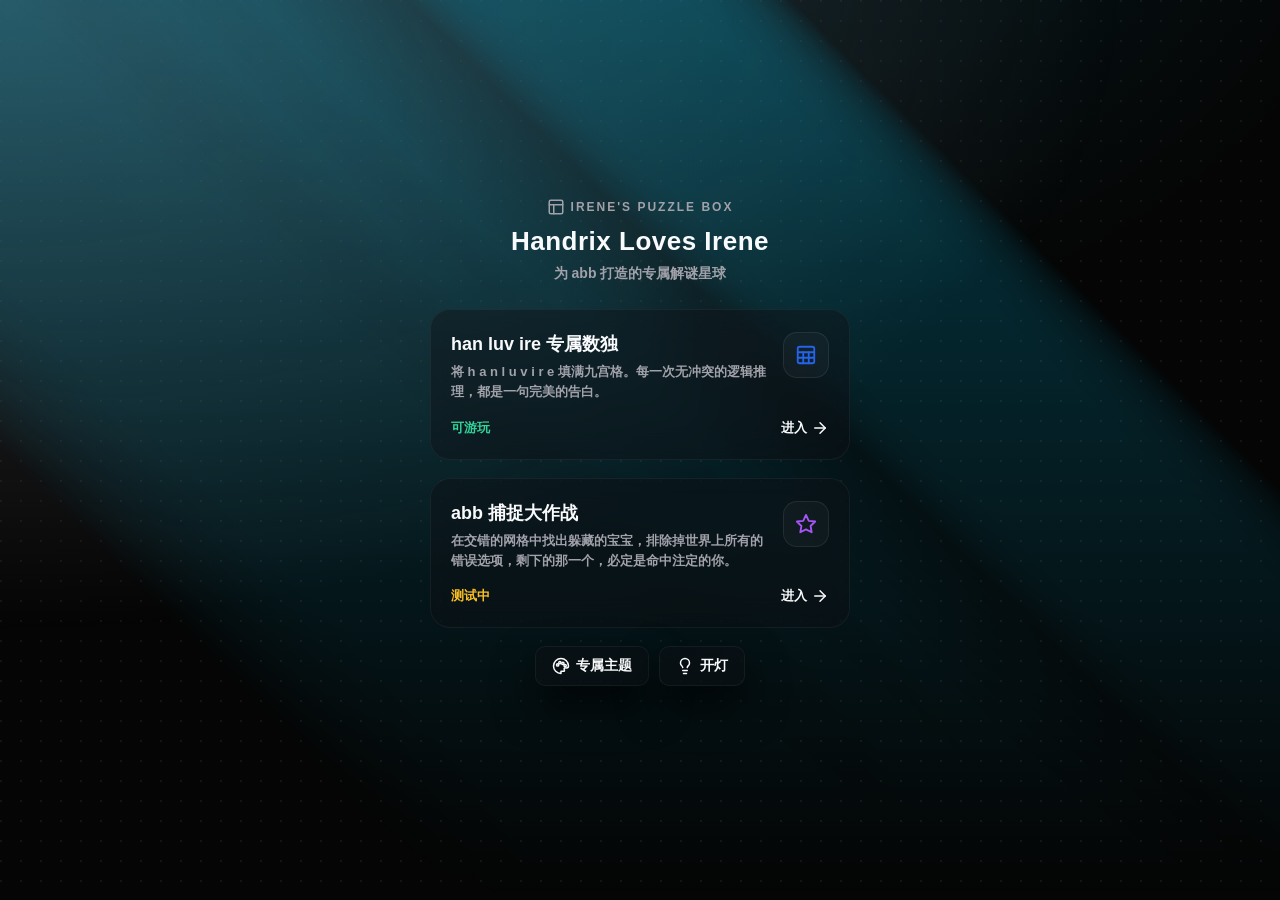
==== commit e19c7d9f: "更新找头像游戏和UI" ====
--- a/index.html
+++ b/index.html
@@ -3,902 +3,224 @@
 <head>
     <meta charset="UTF-8">
     <meta name="viewport" content="width=device-width, initial-scale=1.0, maximum-scale=1.0, user-select=none">
-    <title>Handrix给Irene的字母数独游戏：han luv ire</title>
+    <title>Puzzle Box · han luv ire</title>
+    <link rel="stylesheet" href="css/common.css">
     <style>
-        /* ======== 极简玻璃拟态主题变量 ======== */
-        :root {
-            --bg-color: #f6f8fb; --glass-bg: rgba(255, 255, 255, 0.6); --glass-border: rgba(255, 255, 255, 0.8);
-            --cell-bg: rgba(255, 255, 255, 0.9); --grid-line: #cbd5e1; --grid-line-thick: #475569;
-            --text-fixed: #0f172a; --text-user: #2563eb; --text-note: #64748b; --text-main: #334155;
-            --btn-bg: rgba(255, 255, 255, 0.8); --btn-border: rgba(255, 255, 255, 0.6);
-            --highlight-same: rgba(253, 230, 138, 0.6); --highlight-related: rgba(219, 234, 254, 0.5); --selected: rgba(147, 197, 253, 0.8);
-            --shadow: rgba(0, 0, 0, 0.05); --stat-best-color: #059669; 
-        }
-
-        [data-theme="dark"] {
-            --bg-color: #0f172a; --glass-bg: rgba(30, 41, 59, 0.6); --glass-border: rgba(255, 255, 255, 0.1);
-            --cell-bg: rgba(30, 41, 59, 0.85); --grid-line: #334155; --grid-line-thick: #94a3b8;
-            --text-fixed: #f8fafc; --text-user: #60a5fa; --text-note: #94a3b8; --text-main: #e2e8f0;
-            --btn-bg: rgba(30, 41, 59, 0.8); --btn-border: rgba(255, 255, 255, 0.1);
-            --highlight-same: rgba(202, 138, 4, 0.4); --highlight-related: rgba(30, 58, 138, 0.4); --selected: rgba(37, 99, 235, 0.6);
-            --shadow: rgba(0, 0, 0, 0.3); --stat-best-color: #34d399; 
-        }
-
-        /* ======== 🎨 皮肤系统 ======== */
-        body[data-skin="default"] { --gradient-1: #e0c3fc; --gradient-2: #8ec5fc; --bg-color: #f6f8fb; }
-        body[data-skin="purple"] { --gradient-1: #e2c0ff; --gradient-2: #c49aeb; --bg-color: #fdfaff; }
-        [data-theme="dark"] body[data-skin="default"] { --gradient-1: #0f2027; --gradient-2: #203a43; --bg-color: #0f172a; }
-        [data-theme="dark"] body[data-skin="purple"] { --gradient-1: #2a0845; --gradient-2: #1a0b2e; --bg-color: #0f0514; }
-
-        /* 🌌 完美修复：七夕星空背景 + 暗黑面板 */
-        body.theme-event { 
-            --gradient-1: #160b2b; /* 宇宙深紫 */
-            --gradient-2: #0b1528; /* 星云深渊蓝 */
-            --bg-color: #050814; 
-            --text-main: #f8fafc; /* 外围控制栏文字为白 */
-        }
-        body.theme-event .board {
-            /* 棋盘变为极具质感的暗黑毛玻璃 */
-            background: rgba(10, 15, 35, 0.5); 
-            border: 2px solid rgba(147, 197, 253, 0.3);
-            box-shadow: 0 10px 40px rgba(0, 0, 0, 0.6);
-        }
-        body.theme-event .cell { background-color: rgba(15, 23, 42, 0.5); color: #f8fafc; border-color: rgba(147, 197, 253, 0.15); }
-        body.theme-event .cell.fixed { color: #93c5fd; font-weight: 900; }
-        body.theme-event .cell:nth-child(3n) { border-right: 2px solid rgba(147, 197, 253, 0.3); }
-        body.theme-event .cell:nth-child(n+19):nth-child(-n+27), body.theme-event .cell:nth-child(n+46):nth-child(-n+54) { border-bottom: 2px solid rgba(147, 197, 253, 0.3); }
-        
-        body.theme-event .glass-panel { background: rgba(15, 23, 42, 0.6); border-color: rgba(147, 197, 253, 0.2); color: #f8fafc; }
-        body.theme-event select option { color: #0f172a; } 
-        body.theme-event .key, body.theme-event .action-btn { background: rgba(30, 41, 59, 0.7); color: #f8fafc; border-color: rgba(147, 197, 253, 0.2); }
-        body.theme-event .key.undo-btn { color: #fde047; background: rgba(116, 66, 16, 0.6); border-color: rgba(202, 138, 4, 0.4); }
-        body.theme-event .action-btn.active-note { background: rgba(202, 138, 4, 0.8) !important; border-color: #fde047 !important; }
-
-        /* 🌉 鹊桥颜色高级定制：石砖灰 + 海棠粉 */
-        body.theme-event .cell.hint-han, body.theme-event .cell.hint-ire { 
-            background-color: #475569 !important; /* 青石砖色 */
-            color: #ffffff !important; 
-        }
-        body.theme-event .cell.hint-luv { 
-            background-color: #db2777 !important; /* 海棠粉色 */
-            color: #ffffff !important; 
-            box-shadow: inset 0 0 15px rgba(255, 255, 255, 0.2);
-        }
-        
-        body.theme-event .cell.related { background-color: rgba(56, 189, 248, 0.15); }
-        body.theme-event .cell.same { background-color: rgba(250, 204, 21, 0.2); }
-        body.theme-event .cell.selected { background-color: rgba(56, 189, 248, 0.3); box-shadow: inset 0 0 0 2px #38bdf8; z-index: 2; }
-        body.theme-event .hint-watermark { color: rgba(255,255,255,0.4); }
-        body.theme-event .note-item { color: rgba(147, 197, 253, 0.8); }
-
-        .skin-opt {
-            border: 1px solid var(--glass-border); padding: 15px; border-radius: 12px; font-weight: bold; cursor: pointer;
-            box-shadow: 0 4px 6px var(--shadow); transition: 0.2s; margin-bottom: 12px; width: 100%;
-            display: flex; align-items: center; justify-content: center; gap: 8px; font-size: 15px;
-        }
-        .skin-opt:active { transform: scale(0.95); }
-
         body {
-            font-family: -apple-system, BlinkMacSystemFont, "Segoe UI", Roboto, sans-serif;
-            background-color: var(--bg-color); color: var(--text-main); margin: 0; padding: 15px; 
-            display: flex; flex-direction: column; align-items: center; touch-action: manipulation; padding-bottom: 40px; overflow-x: hidden;
-            background: linear-gradient(-45deg, var(--gradient-1), var(--gradient-2), var(--bg-color));
-            background-size: 400% 400%; animation: auroraBG 15s ease infinite; transition: 0.5s;
-        }
-
-        @keyframes auroraBG { 0% { background-position: 0% 50%; } 50% { background-position: 100% 50%; } 100% { background-position: 0% 50%; } }
-
-        #canvas-fx, #canvas-confetti { position: fixed; top: 0; left: 0; width: 100vw; height: 100vh; pointer-events: none; }
-        #canvas-fx { z-index: -1; }
-        #canvas-confetti { z-index: 9999; }
-
-        .header { text-align: center; margin-bottom: 12px; z-index: 10; }
-        .header h1 { font-size: 18px; color: var(--text-main); margin: 0 0 5px 0; letter-spacing: 0.5px; transition: 0.3s; }
-        
-        .top-controls { 
-            display: flex; justify-content: space-between; align-items: center; gap: 8px;
-            width: 100%; max-width: 400px; margin-bottom: 15px; z-index: 10; 
-        }
-        .glass-panel, select, button, .timer-display {
-            box-sizing: border-box; padding: 8px 0; font-size: 14px; font-weight: bold; border-radius: 10px;
-            border: 1px solid var(--glass-border); background: var(--glass-bg); color: var(--text-main); 
-            backdrop-filter: blur(10px); -webkit-backdrop-filter: blur(10px); outline: none; cursor: pointer; transition: 0.2s;
-        }
-        select#diff-select, #new-game-btn { flex: 1; max-width: 130px; text-align: center; }
-        .timer-display { flex: 0 0 95px; width: 95px; cursor: default; display: flex; justify-content: center; align-items: center; gap: 4px; font-variant-numeric: tabular-nums; }
-        
-        .board {
-            display: grid; grid-template-columns: repeat(9, 1fr); grid-template-rows: repeat(9, 1fr);
-            width: 100%; max-width: 400px; aspect-ratio: 1/1; margin-bottom: 20px; flex-shrink: 0;
-            background: var(--glass-bg); backdrop-filter: blur(12px); -webkit-backdrop-filter: blur(12px);
-            border: 2px solid var(--grid-line-thick); border-radius: 8px; overflow: hidden; box-shadow: 0 8px 32px var(--shadow); z-index: 10;
-            transition: 0.4s;
-        }
-
-        .cell {
-            background-color: var(--cell-bg); display: flex; align-items: center; justify-content: center;
-            font-size: 24px; font-weight: bold; cursor: pointer; position: relative; 
-            border-right: 1px solid var(--grid-line); border-bottom: 1px solid var(--grid-line);
-            box-sizing: border-box; min-height: 0; transition: background-color 0.2s;
-        }
-        
-        .cell:nth-child(3n) { border-right: 2px solid var(--grid-line-thick); }
-        .cell:nth-child(9n) { border-right: none; }
-        .cell:nth-child(n+19):nth-child(-n+27), .cell:nth-child(n+46):nth-child(-n+54) { border-bottom: 2px solid var(--grid-line-thick); }
-        .cell:nth-child(n+73):nth-child(-n+81) { border-bottom: none; }
-        
-        .cell.fixed { color: var(--text-fixed); font-weight: 800;}
-        .cell.user { color: var(--text-user); }
-        
-        /* 非活动模式的保底颜色 */
-        .cell.hint-han { background-color: var(--hint-han); } .cell.hint-luv { background-color: var(--hint-luv); } .cell.hint-ire { background-color: var(--hint-ire); }
-        .cell.related { background-color: var(--highlight-related); } .cell.same { background-color: var(--highlight-same); }
-        .cell.selected { background-color: var(--selected); box-shadow: inset 0 0 0 2px var(--text-user); z-index: 2; }
-
-        @keyframes shine { 0% { background-color: rgba(255,255,255,1); } 100% { background-color: transparent; } }
-        .cell.just-placed::after { content: ''; position: absolute; inset: 0; animation: shine 0.4s ease-out; pointer-events: none; }
-
-        .hint-watermark { position: absolute; top: 1px; right: 3px; font-size: 11px; color: var(--text-note); opacity: 0.9; font-weight: 700; }
-        .notes-grid { position: absolute; inset: 1px; display: grid; grid-template-columns: 1fr 1fr; grid-template-rows: 1fr 1fr; pointer-events: none; }
-        .note-item { display: flex; align-items: center; justify-content: center; font-size: 14px; font-weight: 800; color: var(--text-note); }
-
-        .keyboard { display: grid; grid-template-columns: repeat(5, 1fr); gap: 8px; width: 100%; max-width: 400px; margin-bottom: 12px; z-index: 10; }
-        .key, .action-btn {
-            background: var(--btn-bg); border: 1px solid var(--btn-border); border-radius: 10px; color: var(--text-main);
-            font-size: 20px; font-weight: bold; height: 48px; display: flex; flex-direction: column; align-items: center; justify-content: center; 
-            backdrop-filter: blur(8px); -webkit-backdrop-filter: blur(8px); box-shadow: 0 4px 6px var(--shadow);
-            transition: 0.15s; cursor: pointer; user-select: none; gap: 4px;
-        }
-        .key:active, .action-btn:active { transform: scale(0.92); background: var(--highlight-related); }
-        .key.undo-btn { color: #d97706; background: rgba(253, 230, 138, 0.4); font-size: 13px; flex-direction: row; }
-        
-        .action-btn.active-note { background: #f59e0b !important; color: #ffffff !important; border: 1px solid #d97706 !important; box-shadow: inset 0 2px 4px rgba(0,0,0,0.2) !important; }
-        .action-btn.active-note .icon { stroke: #ffffff; }
-
-        .action-row { display: flex; gap: 8px; width: 100%; max-width: 400px; margin-bottom: 10px; z-index: 10; }
-        .action-row .action-btn { flex: 1; font-size: 13px; height: auto; padding: 10px 0; flex-direction: row; gap: 6px; }
-
-        .icon { width: 18px; height: 18px; stroke: currentColor; stroke-width: 2; fill: none; stroke-linecap: round; stroke-linejoin: round; vertical-align: middle; }
-        .inline-icon { width: 16px; height: 16px; margin-right: 4px; vertical-align: text-bottom; fill: none; stroke: currentColor; stroke-width: 2; stroke-linecap: round; stroke-linejoin: round; }
-
-        .modal-overlay {
-            display: none; position: fixed; inset: 0; background: rgba(0, 0, 0, 0.5); backdrop-filter: blur(5px);
-            -webkit-backdrop-filter: blur(5px); z-index: 10000; justify-content: center; align-items: center;
-        }
-        .modal-content {
-            background: var(--glass-bg); backdrop-filter: blur(25px); -webkit-backdrop-filter: blur(25px);
-            border: 1px solid var(--glass-border); color: var(--text-main); width: 85%; max-width: 350px; border-radius: 20px;
-            padding: 24px; box-shadow: 0 20px 40px rgba(0,0,0,0.3); max-height: 80vh; overflow-y: auto;
-        }
-        .modal-content h2 { font-size: 18px; margin-top: 0; text-align: center; display: flex; align-items: center; justify-content: center; gap: 6px;}
-        .modal-content h3 { font-size: 15px; margin: 15px 0 5px 0; opacity: 0.9; display: flex; align-items: center; color: #3b82f6;}
-        .modal-content ul { margin: 0; padding-left: 20px; font-size: 14px; line-height: 1.6; }
-        .close-btn {
-            width: 100%; background: #3b82f6; color: white !important; border: none; padding: 12px; border-radius: 12px; 
-            font-size: 16px; font-weight: bold; margin-top: 20px; cursor: pointer; transition: 0.2s;
-        }
-        .close-btn:active { transform: scale(0.95); }
-        .stats-table { width: 100%; border-collapse: collapse; margin-top: 10px; text-align: center; font-size: 14px; }
-        .stats-table th { background: var(--th-bg); padding: 10px 8px; border-bottom: 1px solid var(--glass-border); border-radius: 8px 8px 0 0;}
-        .stats-table td { border-bottom: 1px solid var(--glass-border); padding: 12px 8px; }
-        
-        .theme-event-text { color: #db2777 !important; font-weight: bold; }
+            min-height: 100vh;
+            justify-content: center;
+            padding: 32px 20px 48px;
+            box-sizing: border-box;
+        }
+
+        .hall {
+            width: 100%;
+            max-width: 420px;
+            z-index: 10;
+            display: flex;
+            flex-direction: column;
+            gap: 18px;
+        }
+
+        .hall-brand {
+            text-align: center;
+            margin-bottom: 8px;
+        }
+
+        .hall-kicker {
+            display: inline-flex;
+            align-items: center;
+            gap: 6px;
+            font-size: 12px;
+            letter-spacing: 2px;
+            text-transform: uppercase;
+            color: var(--text-note);
+            font-weight: 700;
+            margin-bottom: 10px;
+        }
+
+        .hall-brand h1 {
+            font-size: 26px;
+            letter-spacing: 0.5px;
+            margin: 0 0 8px;
+            color: var(--text-main);
+        }
+
+        .hall-brand p {
+            margin: 0;
+            font-size: 14px;
+            color: var(--text-note);
+            font-weight: 600;
+        }
+
+        .game-card {
+            display: block;
+            text-decoration: none;
+            color: inherit;
+            background: var(--glass-bg);
+            border: 1px solid var(--glass-border);
+            backdrop-filter: blur(16px);
+            -webkit-backdrop-filter: blur(16px);
+            border-radius: 20px;
+            padding: 22px 20px;
+            box-shadow: 0 12px 32px var(--shadow);
+            transition: transform 0.2s, box-shadow 0.2s;
+        }
+
+        .game-card:active { transform: scale(0.98); }
+
+        .game-card-top {
+            display: flex;
+            align-items: flex-start;
+            justify-content: space-between;
+            gap: 12px;
+            margin-bottom: 12px;
+        }
+
+        .game-icon {
+            width: 44px;
+            height: 44px;
+            border-radius: 14px;
+            display: flex;
+            align-items: center;
+            justify-content: center;
+            background: var(--btn-bg);
+            border: 1px solid var(--btn-border);
+            flex-shrink: 0;
+        }
+
+        .game-icon .icon { width: 22px; height: 22px; }
+
+        .game-card h2 {
+            margin: 0 0 6px;
+            font-size: 18px;
+        }
+
+        .game-card p {
+            margin: 0;
+            font-size: 13px;
+            line-height: 1.55;
+            color: var(--text-note);
+            font-weight: 600;
+        }
+
+        .game-meta {
+            margin-top: 16px;
+            display: flex;
+            align-items: center;
+            justify-content: space-between;
+            font-size: 13px;
+            font-weight: 700;
+        }
+
+        .status-live { color: #059669; }
+        .status-soon { color: #d97706; }
+
+        [data-theme="dark"] .status-live { color: #34d399; }
+        [data-theme="dark"] .status-soon { color: #fbbf24; }
+
+        .enter-hint {
+            display: inline-flex;
+            align-items: center;
+            gap: 4px;
+            color: var(--text-main);
+        }
+
+        .hall-theme {
+            align-self: center;
+            display: inline-flex;
+            align-items: center;
+            gap: 6px;
+            padding: 10px 16px;
+            margin-top: 6px;
+        }
+
+        .card-sudoku .game-icon { color: #2563eb; }
+        .card-star .game-icon { color: #a855f7; }
+
+        .hall-bottom { display: flex; gap: 10px; align-self: center; }
+        .hall-bottom .hall-theme { margin-top: 0; }
     </style>
 </head>
-<body data-skin="default">
-
-    <!-- 画布层 -->
+<body data-skin="default" data-theme="dark">
     <canvas id="canvas-fx"></canvas>
     <canvas id="canvas-confetti"></canvas>
 
-    <div class="header">
-        <h1 id="main-title">Handrix给Irene的字母数独游戏：han luv ire</h1>
-    </div>
-
-    <div class="top-controls">
-        <select id="diff-select" class="glass-panel" onchange="startNewGame()">
-            <option value="35">简单模式</option>
-            <option value="45" selected>中等模式</option>
-            <option value="55">困难模式</option>
-            <option value="event_qixi" id="event-option">七夕特别活动</option>
-        </select>
-        <div class="timer-display glass-panel" id="timer">
-            <svg class="icon" viewBox="0 0 24 24"><circle cx="12" cy="12" r="10"/><polyline points="12 6 12 12 16 14"/></svg> 00:00
+    <div class="hall">
+        <div class="hall-brand">
+            <div class="hall-kicker">
+                <svg class="icon" viewBox="0 0 24 24"><rect width="18" height="18" x="3" y="3" rx="2"/><path d="M3 9h18"/><path d="M9 21V9"/></svg>
+                IRENE'S PUZZLE BOX
+            </div>
+            <h1>Handrix Loves Irene</h1>
+            <p>为 abb 打造的专属解谜星球</p>
         </div>
-        <button id="new-game-btn" onclick="startNewGame()" style="background:#8b5cf6; color:white; border:none; box-shadow: 0 4px 6px rgba(139, 92, 246, 0.3);">新游戏</button>
-    </div>
-
-    <div class="board" id="board"></div>
-
-    <div class="keyboard">
-        <div class="key" onclick="inputLetter('h')">h</div>
-        <div class="key" onclick="inputLetter('a')">a</div>
-        <div class="key" onclick="inputLetter('n')">n</div>
-        <div class="key" onclick="inputLetter('l')">l</div>
-        <div class="key" onclick="inputLetter('u')">u</div>
-        <div class="key" onclick="inputLetter('v')">v</div>
-        <div class="key" onclick="inputLetter('i')">i</div>
-        <div class="key" onclick="inputLetter('r')">r</div>
-        <div class="key" onclick="inputLetter('e')">e</div>
-        <div class="key undo-btn" onclick="undo()">
-            <svg class="icon" viewBox="0 0 24 24"><path d="M3 7v6h6"/><path d="M21 17a9 9 0 0 0-9-9 9 9 0 0 0-6 2.3L3 13"/></svg> 撤回
+
+        <a class="game-card card-sudoku" href="games/sudoku/sudoku.html">
+            <div class="game-card-top">
+                <div>
+                    <h2>han luv ire 专属数独</h2>
+                    <p>将 h a n l u v i r e 填满九宫格。每一次无冲突的逻辑推理，都是一句完美的告白。</p>
+                </div>
+                <div class="game-icon">
+                    <svg class="icon" viewBox="0 0 24 24"><rect width="18" height="18" x="3" y="3" rx="2"/><path d="M3 9h18"/><path d="M9 21V9"/><path d="M3 15h18"/><path d="M15 21V9"/></svg>
+                </div>
+            </div>
+            <div class="game-meta">
+                <span class="status-live">可游玩</span>
+                <span class="enter-hint">进入
+                    <svg class="icon" viewBox="0 0 24 24"><path d="M5 12h14"/><path d="m12 5 7 7-7 7"/></svg>
+                </span>
+            </div>
+        </a>
+
+        <a class="game-card card-star" href="games/starbattle/star.html">
+            <div class="game-card-top">
+                <div>
+                    <h2>abb 捕捉大作战</h2>
+                    <p>在交错的网格中找出躲藏的宝宝，排除掉世界上所有的错误选项，剩下的那一个，必定是命中注定的你。</p>
+                </div>
+                <div class="game-icon">
+                    <svg class="icon" viewBox="0 0 24 24"><polygon points="12 2 15 8.5 22 9.3 17 14.2 18.2 21 12 17.8 5.8 21 7 14.2 2 9.3 9 8.5 12 2"/></svg>
+                </div>
+            </div>
+            <div class="game-meta">
+                <span class="status-soon">测试中</span>
+                <span class="enter-hint">进入
+                    <svg class="icon" viewBox="0 0 24 24"><path d="M5 12h14"/><path d="m12 5 7 7-7 7"/></svg>
+                </span>
+            </div>
+        </a>
+
+        <div class="hall-bottom">
+            <button type="button" class="hall-theme glass-panel" onclick="openSkinModal()">
+                <svg class="icon" viewBox="0 0 24 24"><path d="M12 22a10 10 0 1 1 10-10c0 1.5-1 2.5-2.5 2.5h-1.87a1.5 1.5 0 0 0-1.42 2.05l.38 1.15c.21.63-.3 1.3-.98 1.3H12Z"/><circle cx="7.5" cy="10.5" r="1.5"/><circle cx="10.5" cy="7.5" r="1.5"/><circle cx="14.5" cy="8.5" r="1.5"/><circle cx="17.5" cy="11.5" r="1.5"/></svg>
+                专属主题
+            </button>
+            <button type="button" class="hall-theme glass-panel" id="theme-btn" onclick="toggleTheme()">
+                <svg class="icon" id="theme-icon" viewBox="0 0 24 24"><path d="M15 14c.2-1 .7-1.7 1.5-2.5 1-.9 1.5-2.2 1.5-3.5A6 6 0 0 0 6 8c0 1.3.5 2.6 1.5 3.5.7.8 1.3 1.5 1.5 2.5"/><path d="M9 18h6"/><path d="M10 22h4"/></svg>
+                <span id="theme-text">开灯</span>
+            </button>
         </div>
     </div>
-    
-    <div class="action-row">
-        <button class="action-btn" id="note-btn" onclick="toggleNoteMode()">
-            <svg class="icon" viewBox="0 0 24 24"><path d="M17 3a2.85 2.83 0 1 1 4 4L7.5 20.5 2 22l1.5-5.5Z"/><path d="m15 5 4 4"/></svg> 笔记
-        </button>
-        <button class="action-btn" id="hint-btn" onclick="useHint()" style="color: #0ea5e9;">
-            <svg class="icon" viewBox="0 0 24 24"><path d="M15 14c.2-1 .7-1.7 1.5-2.5 1-.9 1.5-2.2 1.5-3.5A6 6 0 0 0 6 8c0 1.3.5 2.6 1.5 3.5.8.8 1.3 1.5 1.5 2.5"/><path d="M9 18h6"/><path d="M10 22h4"/></svg> <span id="hint-text">提示(3)</span>
-        </button>
-        <button class="action-btn" onclick="checkWin()" style="color: #10b981;">
-            <svg class="icon" viewBox="0 0 24 24"><path d="M22 11.08V12a10 10 0 1 1-5.93-9.14"/><path d="m9 11 3 3L22 4"/></svg> 检查
-        </button>
-    </div>
-
-    <div class="action-row">
-        <button class="action-btn" onclick="openStats()">
-            <svg class="icon" viewBox="0 0 24 24"><path d="M6 9H4.5a2.5 2.5 0 0 1 0-5H6"/><path d="M18 9h1.5a2.5 2.5 0 0 0 0-5H18"/><path d="M4 22h16"/><path d="M10 14.66V17c0 .55-.47.98-.97 1.21C7.85 18.75 7 20.24 7 22"/><path d="M14 14.66V17c0 .55.47.98.97 1.21C16.15 18.75 17 20.24 17 22"/><path d="M18 2H6v7a6 6 0 0 0 12 0V2Z"/></svg> 战绩
-        </button>
-        <button class="action-btn" onclick="openRules()">
-            <svg class="icon" viewBox="0 0 24 24"><circle cx="12" cy="12" r="10"/><path d="M12 16v-4"/><path d="M12 8h.01"/></svg> 规则
-        </button>
-        <button class="action-btn" onclick="openSkinModal()" style="color: #a855f7;">
-            <svg class="icon" viewBox="0 0 24 24"><path d="M12 22a10 10 0 1 1 10-10c0 1.5-1 2.5-2.5 2.5h-1.87a1.5 1.5 0 0 0-1.42 2.05l.38 1.15c.21.63-.3 1.3-.98 1.3H12Z"/><circle cx="7.5" cy="10.5" r="1.5"/><circle cx="10.5" cy="7.5" r="1.5"/><circle cx="14.5" cy="8.5" r="1.5"/><circle cx="17.5" cy="11.5" r="1.5"/></svg> 皮肤
-        </button>
-        <button class="action-btn" id="theme-btn" onclick="toggleTheme()">
-            <svg class="icon" id="theme-icon" viewBox="0 0 24 24"><path d="M12 3a6 6 0 0 0 9 9 9 9 0 1 1-9-9Z"/></svg> 护眼
-        </button>
-    </div>
-
-    <!-- ======== 皮肤专属弹窗 ======== -->
+
+    <!-- 专属主题弹窗 -->
     <div class="modal-overlay" id="skinModal">
         <div class="modal-content" style="text-align: center;">
             <h2 style="color: #a855f7;"><svg class="icon" viewBox="0 0 24 24"><path d="M12 22a10 10 0 1 1 10-10c0 1.5-1 2.5-2.5 2.5h-1.87a1.5 1.5 0 0 0-1.42 2.05l.38 1.15c.21.63-.3 1.3-.98 1.3H12Z"/><circle cx="7.5" cy="10.5" r="1.5"/><circle cx="10.5" cy="7.5" r="1.5"/><circle cx="14.5" cy="8.5" r="1.5"/><circle cx="17.5" cy="11.5" r="1.5"/></svg> 专属色彩</h2>
             <hr style="border: 0; border-top: 1px solid var(--glass-border); margin-bottom: 20px;">
             <div style="display: flex; flex-direction: column; gap: 8px;">
                 <button class="skin-opt" onclick="changeSkin('default')" style="background: linear-gradient(135deg, #e0c3fc, #8ec5fc); color: #1e293b;">
-                    <svg class="icon" viewBox="0 0 24 24"><path d="m12 3-1.912 5.813a2 2 0 0 1-1.275 1.275L3 12l5.813 1.912a2 2 0 0 1 1.275 1.275L12 21l1.912-5.813a2 2 0 0 1 1.275-1.275L21 12l-5.813-1.912a2 2 0 0 1-1.275-1.275L12 3Z"/><path d="M5 3v4"/><path d="M19 17v4"/><path d="M3 5h4"/><path d="M17 19h4"/></svg> 梦幻极光 (默认)
+                    <svg class="icon" viewBox="0 0 24 24"><path d="m12 3-1.912 5.813a2 2 0 0 1-1.275 1.275L3 12l5.813 1.912a2 2 0 0 1 1.275 1.275L12 21l1.912-5.813a2 2 0 0 1 1.275-1.275L21 12l-5.813-1.912a2 2 0 0 1-1.275-1.275L12 3Z"/><path d="M5 3v4"/><path d="M19 17v4"/><path d="M3 5h4"/><path d="M17 19h4"/></svg> 星空青 (Cyan)
                 </button>
                 <button class="skin-opt" onclick="changeSkin('purple')" style="background: linear-gradient(135deg, #e2c0ff, #c49aeb); color: #3b0764;">
-                    <svg class="icon" viewBox="0 0 24 24"><path d="M19 14c1.49-1.46 3-3.21 3-5.5A5.5 5.5 0 0 0 16.5 3c-1.76 0-3 .5-4.5 2-1.5-1.5-2.74-2-4.5-2A5.5 5.5 0 0 0 2 8.5c0 2.3 1.5 4.05 3 5.5l7 7Z"/></svg> 罗兰紫梦 (Irene专属)
+                    <svg class="icon" viewBox="0 0 24 24"><path d="M19 14c1.49-1.46 3-3.21 3-5.5A5.5 5.5 0 0 0 16.5 3c-1.76 0-3 .5-4.5 2-1.5-1.5-2.74-2-4.5-2A5.5 5.5 0 0 0 2 8.5c0 2.3 1.5 4.05 3 5.5l7 7Z"/></svg> 罗兰紫 (Purple)
                 </button>
             </div>
             <button class="close-btn" onclick="closeModal('skinModal')">选好了！</button>
         </div>
     </div>
 
-    <!-- ======== 规则弹窗 (纯净线条图标 + 专属文案) ======== -->
-    <div class="modal-overlay" id="rulesModal">
-        <div class="modal-content">
-            <h2><svg class="icon" viewBox="0 0 24 24"><circle cx="12" cy="12" r="10"/><path d="M12 16v-4"/><path d="M12 8h.01"/></svg> 定制字母数独规则</h2>
-            <hr style="border: 0; border-top: 1px solid var(--glass-border); margin-bottom: 10px;">
-            
-            <h3><svg class="inline-icon" viewBox="0 0 24 24"><path d="M8.5 14.5A2.5 2.5 0 0 0 11 12c0-1.38-.5-2-1-3-1.072-2.143-.224-4.054 2-6 .5 2.5 2 4.9 4 6.5 2 1.6 3 3.5 3 5.5a7 7 0 1 1-14 0c0-1.153.433-2.294 1-3a2.5 2.5 0 0 0 2.5 2.5z"/></svg> 主旨规则：</h3>
-            <ul>
-                <li>首先 Handrix 非常 Luv Irene！么么</li>
-                <li>其次 这下绝对不会有广告啦</li>
-            </ul>
-            
-            <h3 id="rule-event-title" style="display:none;" class="theme-event-text"><svg class="inline-icon" viewBox="0 0 24 24"><path d="M12 2l3 6 6 1-4.5 5 1.5 6-6-3.5L6 20l1.5-6L3 9l6-1z"/></svg> 七夕特别活动规则：</h3>
-            <ul id="rule-event-body" style="display:none;" class="theme-event-text">
-                <li>水水宝，七夕时牛郎织女会跨越星河相会。盘面中会随机出现特殊的『星河鹊桥』或『爱心』连线噢~</li>
-                <li>这是han给ire的特殊爱的暗号，能降低推理难度，8月底下线哦！</li>
-                <li style="font-weight: 800; list-style-type: none; margin-top: 5px;">Enjoy~ <svg class="inline-icon" viewBox="0 0 24 24" style="color:#db2777; fill:#db2777;"><path d="M19 14c1.49-1.46 3-3.21 3-5.5A5.5 5.5 0 0 0 16.5 3c-1.76 0-3 .5-4.5 2-1.5-1.5-2.74-2-4.5-2A5.5 5.5 0 0 0 2 8.5c0 2.3 1.5 4.05 3 5.5l7 7Z"/></svg></li>
-            </ul>
-            
-            <h3><svg class="inline-icon" viewBox="0 0 24 24"><path d="M19.439 7.85c-.049.322.059.648.289.878l1.568 1.568c.47.47.706 1.087.706 1.704s-.235 1.233-.706 1.704l-1.611 1.611a.954.954 0 0 0-.288.877l.13 1.011c.088.684-.061 1.405-.434 2.02-.374.615-.992 1.04-1.745 1.196l-.995.207a.953.953 0 0 0-.743.518l-.48 1.002c-.328.685-.899 1.204-1.608 1.464a2.585 2.585 0 0 1-2.198-.108l-.872-.51a.95.95 0 0 0-1.04 0l-.872.51a2.584 2.584 0 0 1-2.198.108 2.584 2.584 0 0 1-1.608-1.464l-.48-1.002a.954.954 0 0 0-.743-.518l-.995-.207a2.586 2.586 0 0 1-1.745-1.196 2.586 2.586 0 0 1-.434-2.02l.13-1.011a.954.954 0 0 0-.288-.877l-1.611-1.611a2.41 2.41 0 0 1 0-3.408l1.568-1.568a.954.954 0 0 0 .289-.878l-.13-1.011a2.586 2.586 0 0 1 .434-2.02 2.586 2.586 0 0 1 1.745-1.196l.995-.207a.953.953 0 0 0 .743-.518l.48-1.002a2.584 2.584 0 0 1 1.608-1.464 2.584 2.584 0 0 1 2.198.108l.872.51a.95.95 0 0 0 1.04 0l.872-.51a2.584 2.584 0 0 1 2.198-.108 2.584 2.584 0 0 1 1.608 1.464l.48 1.002a.954.954 0 0 0 .743.518l.995.207c.753.156 1.371.58 1.745 1.196.373.615.522 1.336.434 2.02l-.13 1.011Z"/></svg> 填字规则：</h3>
-            <ul>
-                <li><b>9x9 棋盘</b>：填入 <b>h, a, n, l, u, v, i, r, e</b>。</li>
-                <li><b>每个 3x3 宫格</b> 内，每个字母且只能出现一次。</li>
-            </ul>
-            
-            <h3><svg class="inline-icon" viewBox="0 0 24 24"><path d="M12 2v4"/><path d="M12 18v4"/><path d="M4.93 4.93l2.83 2.83"/><path d="M16.24 16.24l2.83 2.83"/><path d="M2 12h4"/><path d="M18 12h4"/><path d="M4.93 19.07l2.83-2.83"/><path d="M16.24 7.76l2.83-2.83"/></svg> 操作小技巧：</h3>
-            <ul>
-                <li><b><svg class="inline-icon" viewBox="0 0 24 24"><path d="M3 3l7.07 16.97 2.51-7.39 7.39-2.51L3 3z"/><path d="M13 13l6 6"/></svg> 选中高亮</b>：点击格子会自动高亮关联区域和相同字母。</li>
-                <li><b><svg class="inline-icon" viewBox="0 0 24 24"><path d="M17 3a2.85 2.83 0 1 1 4 4L7.5 20.5 2 22l1.5-5.5Z"/><path d="m15 5 4 4"/></svg> 笔记模式</b>：单格最多填4个猜想；确认答案后，系统会自动清理冲突笔记！</li>
-                <li><b><svg class="inline-icon" viewBox="0 0 24 24"><path d="M15 14c.2-1 .7-1.7 1.5-2.5 1-.9 1.5-2.2 1.5-3.5A6 6 0 0 0 6 8c0 1.3.5 2.6 1.5 3.5.8.8 1.3 1.5 1.5 2.5"/><path d="M9 18h6"/><path d="M10 22h4"/></svg> 提示求助</b>：不怕不怕～每局提供 3 次揭晓答案的机会哦！</li>
-                <li><b><svg class="inline-icon" viewBox="0 0 24 24"><path d="M3 7v6h6"/><path d="M21 17a9 9 0 0 0-9-9 9 9 0 0 0-6 2.3L3 13"/></svg> 撤回功能</b>：宝宝填错不怕，支持撤回最近的 15 步操作。</li>
-            </ul>
-            <button class="close-btn" onclick="closeModal('rulesModal')">知道啦宝宝！</button>
-        </div>
-    </div>
-
-    <div class="modal-overlay" id="statsModal">
-        <div class="modal-content">
-            <h2><svg class="icon" viewBox="0 0 24 24"><path d="M6 9H4.5a2.5 2.5 0 0 1 0-5H6"/><path d="M18 9h1.5a2.5 2.5 0 0 0 0-5H18"/><path d="M4 22h16"/><path d="M10 14.66V17c0 .55-.47.98-.97 1.21C7.85 18.75 7 20.24 7 22"/><path d="M14 14.66V17c0 .55.47.98.97 1.21C16.15 18.75 17 20.24 17 22"/><path d="M18 2H6v7a6 6 0 0 0 12 0V2Z"/></svg> 个人战绩看板</h2>
-            <table class="stats-table" id="statsTable"></table>
-            <p style="font-size: 11px; color: var(--text-note); text-align: center; margin-top: 15px;">* 数据安全储存在本手机芯片内，绝对隐私</p>
-            <button class="close-btn" onclick="closeModal('statsModal')">继续加油！</button>
-        </div>
-    </div>
-
-    <div class="modal-overlay" id="messageModal">
-        <div class="modal-content" style="text-align: center;">
-            <h2 id="msgTitle">提示</h2>
-            <p id="msgBody" style="font-size: 15px; line-height: 1.5; margin: 20px 0; font-weight: 500;"></p>
-            <button class="close-btn" id="msgCloseBtn" onclick="closeModal('messageModal')">知道啦！</button>
-        </div>
-    </div>
-
-    <script>
-        // ======== 🎨 皮肤引擎初始化 ========
-        let currentSkin = localStorage.getItem('ireSudokuSkin') || 'default';
-        document.body.setAttribute('data-skin', currentSkin);
-
-        function changeSkin(skin) {
-            currentSkin = skin; document.body.setAttribute('data-skin', skin); localStorage.setItem('ireSudokuSkin', skin);
-        }
-        function openSkinModal() { document.getElementById('skinModal').style.display = 'flex'; }
-
-        // ======== 🎵 原生音效引擎 (无多余点击音效) ========
-        const AudioContext = window.AudioContext || window.webkitAudioContext;
-        let audioCtx;
-        function initAudio() { if (!audioCtx) { audioCtx = new AudioContext(); if (audioCtx.state === 'suspended') audioCtx.resume(); } }
-
-        function playSound(type) {
-            initAudio(); if (!audioCtx) return;
-            const osc = audioCtx.createOscillator(); const gain = audioCtx.createGain();
-            osc.connect(gain); gain.connect(audioCtx.destination);
-            const now = audioCtx.currentTime;
-            
-            if (type === 'bubble') { 
-                osc.type = 'sine';
-                osc.frequency.setValueAtTime(300, now); osc.frequency.exponentialRampToValueAtTime(900, now + 0.08);
-                gain.gain.setValueAtTime(0, now); gain.gain.linearRampToValueAtTime(0.5, now + 0.01); gain.gain.exponentialRampToValueAtTime(0.01, now + 0.08);
-                osc.start(now); osc.stop(now + 0.1);
-            } else if (type === 'win') { 
-                const freqs = [523.25, 659.25, 783.99, 1046.50, 1318.51];
-                freqs.forEach((freq, i) => {
-                    const o = audioCtx.createOscillator(); const g = audioCtx.createGain();
-                    o.connect(g); g.connect(audioCtx.destination); o.type = 'sine'; o.frequency.value = freq;
-                    g.gain.setValueAtTime(0, now + i*0.08); g.gain.linearRampToValueAtTime(0.2, now + i*0.08 + 0.02);
-                    g.gain.exponentialRampToValueAtTime(0.01, now + i*0.08 + 0.6);
-                    o.start(now + i*0.08); o.stop(now + i*0.08 + 0.7);
-                });
-            }
-        }
-        document.body.addEventListener('touchstart', initAudio, {once:true}); document.body.addEventListener('click', initAudio, {once:true});
-
-        // ======== 🏆 数据安全急救与无损合并逻辑 ========
-        let defaultStats = {
-            '35': { best: null, avg: 0, count: 0, name: '简单模式' },
-            '45': { best: null, avg: 0, count: 0, name: '中等模式' },
-            '55': { best: null, avg: 0, count: 0, name: '困难模式' },
-            'event_total': { best: null, avg: 0, count: 0, name: '活动模式总榜' },
-            'event_qixi': { best: null, avg: 0, count: 0, name: '七夕特别活动' }
-        };
-
-        let localStats = JSON.parse(localStorage.getItem('ireSudokuStats')) || defaultStats;
-        if (!localStats['event_total']) localStats['event_total'] = defaultStats['event_total'];
-        if (!localStats['event_qixi']) localStats['event_qixi'] = defaultStats['event_qixi'];
-
-        // 无损继承端午数据
-        if (localStats['event'] && localStats['event'].count > 0 && localStats['event_total'].count === 0) {
-            localStats['event_total'].count = localStats['event'].count;
-            localStats['event_total'].avg = localStats['event'].avg;
-            localStats['event_total'].best = localStats['event'].best;
-        }
-
-        ['35', '45', '55', 'event_total', 'event_qixi'].forEach(k => {
-            let s = localStats[k];
-            if (s) {
-                s.name = defaultStats[k].name;
-                if (s.best === null || s.best === 0 || s.best === Infinity) s.best = s.count > 0 ? s.avg : null;
-            }
-        });
-        localStorage.setItem('ireSudokuStats', JSON.stringify(localStats));
-
-        // ======== 🎨 Canvas 引擎 (零发热宇宙星空 + 双向飞鸟爱心彩蛋) ========
-        const fxCanvas = document.getElementById('canvas-fx'); const fxCtx = fxCanvas.getContext('2d');
-        const confCanvas = document.getElementById('canvas-confetti'); const confCtx = confCanvas.getContext('2d');
-        let bgParticles = []; let confParticles = []; let reqFx, reqConf;
-        
-        // 🚀 核心彩蛋追踪变量 (必须定义在全局)
-        let magpieTriggered = false; let luvCells = []; let magpies = []; let hearts = []; let magpiePhase = 0;
-
-        function resizeCanvas() {
-            fxCanvas.width = window.innerWidth; fxCanvas.height = window.innerHeight;
-            confCanvas.width = window.innerWidth; confCanvas.height = window.innerHeight;
-        }
-        window.addEventListener('resize', resizeCanvas); resizeCanvas();
-
-        function startEventBg() {
-            bgParticles = [];
-            // 绘制宇宙背景极低发热粒子
-            for(let i=0; i<60; i++) {
-                bgParticles.push({
-                    x: Math.random() * fxCanvas.width, y: Math.random() * fxCanvas.height,
-                    radius: Math.random() * 1.5, alpha: Math.random(), speedAlpha: (Math.random() - 0.5) * 0.02, isShooting: false
-                });
-            }
-            if(reqFx) cancelAnimationFrame(reqFx);
-            function render() {
-                fxCtx.clearRect(0, 0, fxCanvas.width, fxCanvas.height);
-                
-                // 偶尔生成流星
-                if(Math.random() < 0.01) { 
-                    bgParticles.push({
-                        x: Math.random() * fxCanvas.width, y: 0,
-                        len: Math.random() * 50 + 50, speed: Math.random() * 10 + 10,
-                        angle: Math.PI / 4, isShooting: true, alpha: 1
-                    });
-                }
-                
-                for (let i = bgParticles.length - 1; i >= 0; i--) {
-                    let p = bgParticles[i];
-                    if (p.isShooting) {
-                        p.x -= p.speed * Math.cos(p.angle); p.y += p.speed * Math.sin(p.angle); p.alpha -= 0.02;
-                        fxCtx.beginPath(); fxCtx.moveTo(p.x, p.y); fxCtx.lineTo(p.x + p.len * Math.cos(p.angle), p.y - p.len * Math.sin(p.angle));
-                        fxCtx.strokeStyle = `rgba(255, 255, 255, ${p.alpha})`; fxCtx.lineWidth = 1.5; fxCtx.stroke();
-                        if (p.alpha <= 0) bgParticles.splice(i, 1);
-                    } else {
-                        p.alpha += p.speedAlpha; if(p.alpha <= 0.1 || p.alpha >= 0.8) p.speedAlpha *= -1;
-                        fxCtx.beginPath(); fxCtx.arc(p.x, p.y, p.radius, 0, Math.PI*2);
-                        fxCtx.fillStyle = `rgba(255, 255, 255, ${p.alpha})`; fxCtx.fill();
-                    }
-                }
-                reqFx = requestAnimationFrame(render);
-            }
-            render();
-        }
-
-        function stopEventBg() { if(reqFx) cancelAnimationFrame(reqFx); fxCtx.clearRect(0, 0, fxCanvas.width, fxCanvas.height); magpieTriggered = false; }
-
-        // 绘制 SVG 数学爱心
-        function drawHeart(ctx, x, y, size, alpha, hue) {
-            ctx.save(); ctx.translate(x, y); ctx.scale(size, size);
-            ctx.fillStyle = `hsla(${hue}, 100%, 60%, ${alpha})`;
-            ctx.beginPath(); ctx.moveTo(0, 0); ctx.bezierCurveTo(-1, -1, -2, 1, 0, 2); ctx.bezierCurveTo(2, 1, 1, -1, 0, 0); ctx.fill();
-            ctx.restore();
-        }
-
-        // 🚀 触发双向奔赴巨型爱心爆破
-        function triggerMagpies() {
-            playSound('win');
-            magpies = [
-                { x: -50, y: confCanvas.height/3, color: '0, 229, 255', tx: confCanvas.width/2, ty: confCanvas.height/2, trail: [] }, 
-                { x: confCanvas.width + 50, y: confCanvas.height/3, color: '255, 0, 127', tx: confCanvas.width/2, ty: confCanvas.height/2, trail: [] } 
-            ];
-            hearts = []; magpiePhase = 0;
-            if (!reqConf) renderConf(); 
-        }
-
-        function renderConf() {
-            confCtx.clearRect(0, 0, confCanvas.width, confCanvas.height);
-            let active = false;
-            
-            // 1. 渲染胜利纸屑
-            if (confParticles.length > 0) {
-                confParticles.forEach(p => {
-                    p.x += p.vx; p.y += p.vy; p.vy += 0.4; p.rot += p.rotSpeed;
-                    if(p.y < confCanvas.height + 20) {
-                        active = true; confCtx.save(); confCtx.translate(p.x, p.y); confCtx.rotate(p.rot * Math.PI / 180);
-                        confCtx.fillStyle = p.color; confCtx.fillRect(-p.size/2, -p.size/2, p.size, p.size); confCtx.restore();
-                    }
-                });
-                if (confParticles.every(p => p.y >= confCanvas.height + 20)) confParticles = [];
-            }
-            
-            // 2. 渲染彩蛋：青鸟与红鸟的高亮拖尾相撞
-            if (magpies.length > 0 || hearts.length > 0) {
-                active = true;
-                if (magpiePhase === 0) {
-                    let reached = 0;
-                    magpies.forEach(b => {
-                        let dx = b.tx - b.x; let dy = b.ty - b.y;
-                        b.x += dx * 0.08; b.y += dy * 0.08; 
-                        if (Math.abs(dx) < 3 && Math.abs(dy) < 3) reached++;
-                        
-                        b.trail.push({x: b.x, y: b.y});
-                        if (b.trail.length > 15) b.trail.shift();
-                        
-                        b.trail.forEach((pt, i) => {
-                            let ratio = i / b.trail.length;
-                            confCtx.beginPath(); confCtx.arc(pt.x, pt.y, 14 * ratio, 0, Math.PI*2);
-                            confCtx.fillStyle = `rgba(${b.color}, ${ratio * 0.6})`; confCtx.fill();
-                        });
-
-                        confCtx.shadowBlur = 25; confCtx.shadowColor = `rgb(${b.color})`;
-                        confCtx.fillStyle = '#ffffff';
-                        confCtx.beginPath(); confCtx.arc(b.x, b.y, 10, 0, Math.PI*2); confCtx.fill();
-                        confCtx.shadowBlur = 0;
-                    });
-                    
-                    if (reached === 2) {
-                        magpiePhase = 1; magpies = [];
-                        for(let i=0; i<80; i++) {
-                            hearts.push({
-                                x: confCanvas.width/2, y: confCanvas.height/2,
-                                vx: (Math.random()-0.5)*35, vy: (Math.random()-0.5)*35 - 5,
-                                alpha: 1, size: Math.random() * 12 + 6, hue: Math.random() * 40 + 320
-                            });
-                        }
-                    }
-                } else if (magpiePhase === 1) {
-                    hearts.forEach(h => {
-                        h.x += h.vx; h.y += h.vy; h.vy += 0.8; h.alpha -= 0.015; 
-                        if (h.alpha > 0) drawHeart(confCtx, h.x, h.y, h.size, h.alpha, h.hue);
-                    });
-                    if (hearts.every(h => h.alpha <= 0)) { hearts = []; magpieTriggered = false; }
-                }
-            }
-            
-            if(active) reqConf = requestAnimationFrame(renderConf); else reqConf = null;
-        }
-
-        function triggerConfetti() {
-            playSound('win'); confParticles = [];
-            for(let i=0; i<120; i++) {
-                let isLeft = Math.random() < 0.5;
-                confParticles.push({
-                    x: isLeft ? 0 : confCanvas.width, y: confCanvas.height,
-                    vx: (Math.random() * 12 + 4) * (isLeft ? 1 : -1), vy: -(Math.random() * 18 + 10),
-                    color: `hsl(${Math.random()*360}, 90%, 65%)`, size: Math.random() * 8 + 6,
-                    rot: Math.random() * 360, rotSpeed: (Math.random() - 0.5) * 15
-                });
-            }
-            if(!reqConf) renderConf();
-        }
-
-        // ======== 游戏核心逻辑 ========
-        const LETTERS = ['h', 'a', 'n', 'l', 'u', 'v', 'i', 'r', 'e'];
-        let board = Array(9).fill().map(() => Array(9).fill(0));
-        let solution = Array(9).fill().map(() => Array(9).fill(0));
-        let userGrid = Array(9).fill().map(() => Array(9).fill(''));
-        let notesGrid = Array(9).fill().map(() => Array(9).fill().map(()=>[]));
-        let isFixed = Array(9).fill().map(() => Array(9).fill(false));
-        
-        let selectedRow = -1; let selectedCol = -1; let noteMode = false;
-        let historyStack = []; const MAX_HISTORY = 15;
-        let timerInterval = null; let timeElapsed = 0; let gameActive = false;
-        let eventHints = {}; let hintsLeft = 3;
-
-        // 七夕在8月底过期
-        function checkEventExpiry() {
-            let now = new Date(); let expireDate = new Date('2026-08-30T00:00:00+08:00'); 
-            if (now > expireDate) {
-                let eventOpt = document.getElementById('event-option');
-                if (eventOpt) eventOpt.remove(); 
-                if (document.getElementById('diff-select').value === 'event_qixi') document.getElementById('diff-select').value = '45';
-            }
-        }
-
-        window.onload = () => { checkEventExpiry(); startNewGame(); };
-
-        function toggleTheme() {
-            const body = document.body; const themeIcon = document.getElementById('theme-icon');
-            if (body.getAttribute('data-theme') === 'dark') {
-                body.removeAttribute('data-theme');
-                themeIcon.innerHTML = '<path d="M12 3a6 6 0 0 0 9 9 9 9 0 1 1-9-9Z"/>'; 
-            } else {
-                body.setAttribute('data-theme', 'dark');
-                themeIcon.innerHTML = '<circle cx="12" cy="12" r="4"/><path d="M12 2v2"/><path d="M12 20v2"/><path d="m4.93 4.93 1.41 1.41"/><path d="m17.66 17.66 1.41 1.41"/><path d="M2 12h2"/><path d="M20 12h2"/><path d="m6.34 17.66-1.41 1.41"/><path d="m19.07 4.93-1.41 1.41"/>'; 
-            }
-        }
-
-        // 🚀 核心算法：七夕随机动态阵型生成
-        function shuffleArray(array) {
-            let arr = array.slice();
-            for (let i = arr.length - 1; i > 0; i--) {
-                let j = Math.floor(Math.random() * (i + 1));
-                [arr[i], arr[j]] = [arr[j], arr[i]];
-            }
-            return arr;
-        }
-
-        function generateQixiSolution() {
-            let shapes = [
-                { type: 'diagonal', han: [[0,0],[1,1],[2,2]], luv: [[3,3],[4,4],[5,5]], ire: [[6,6],[7,7],[8,8]] },
-                { type: 'diagonal', han: [[8,0],[7,1],[6,2]], luv: [[5,3],[4,4],[3,5]], ire: [[2,6],[1,7],[0,8]] },
-                { type: 'bridge', han: [[4,0],[4,1],[4,2]], luv: [[4,3],[4,4],[4,5]], ire: [[4,6],[4,7],[4,8]] },
-                { type: 'heart', han: [[1,3],[2,2],[3,3]], luv: [[2,4],[4,4],[5,4]], ire: [[1,5],[2,6],[3,5]] }
-            ];
-
-            let pattern = shapes[Math.floor(Math.random() * shapes.length)];
-
-            for(let i=0; i<100; i++) {
-                for(let r=0; r<9; r++) solution[r].fill(0);
-                ['han', 'luv', 'ire'].forEach(g => {
-                    let chars = g.split('').sort(() => Math.random() - 0.5);
-                    for (let j = 0; j < 3; j++) {
-                        let pt = pattern[g][j];
-                        solution[pt[0]][pt[1]] = chars[j];
-                    }
-                });
-                if (solveSudoku(solution)) return pattern;
-            }
-            return null; 
-        }
-
-        function startNewGame() {
-            let diffKey = document.getElementById('diff-select').value;
-            let blanks = diffKey.startsWith('event_') ? 55 : parseInt(diffKey);
-            eventHints = {}; let forcedBlanks = []; 
-            luvCells = []; magpieTriggered = false; // 重置彩蛋变量
-            hintsLeft = 3; document.getElementById('hint-text').innerText = `提示(3)`;
-
-            if (diffKey === 'event_qixi') {
-                document.body.classList.add('theme-event');
-                document.getElementById('main-title').innerText = "星河鹊桥局：han luv ire";
-                startEventBg();
-                
-                let shapes = generateQixiSolution();
-                if (shapes) {
-                    shapes.han.forEach(p => { forcedBlanks.push(p); eventHints[`${p[0]}-${p[1]}`] = 'han'; });
-                    shapes.luv.forEach(p => { forcedBlanks.push(p); eventHints[`${p[0]}-${p[1]}`] = 'luv'; luvCells.push(p); });
-                    shapes.ire.forEach(p => { forcedBlanks.push(p); eventHints[`${p[0]}-${p[1]}`] = 'ire'; });
-                } else generateSolution(); 
-            } else {
-                document.body.classList.remove('theme-event');
-                document.getElementById('main-title').innerText = "Handrix给Irene的字母数独游戏：han luv ire";
-                stopEventBg(); generateSolution();
-            }
-
-            createPuzzle(blanks, forcedBlanks);
-            selectedRow = -1; selectedCol = -1; historyStack = []; 
-            renderBoard();
-            gameActive = true; clearInterval(timerInterval); timeElapsed = 0; updateTimerDisplay();
-            timerInterval = setInterval(() => { timeElapsed++; updateTimerDisplay(); }, 1000);
-        }
-
-        function updateTimerDisplay() {
-            let m = Math.floor(timeElapsed / 60).toString().padStart(2, '0');
-            let s = (timeElapsed % 60).toString().padStart(2, '0');
-            document.getElementById('timer').innerHTML = `<svg class="icon" style="vertical-align: text-bottom; width: 16px; height: 16px;" viewBox="0 0 24 24"><circle cx="12" cy="12" r="10"/><polyline points="12 6 12 12 16 14"/></svg> ${m}:${s}`;
-        }
-
-        function saveState() {
-            if (historyStack.length >= MAX_HISTORY) historyStack.shift(); 
-            historyStack.push({ user: JSON.parse(JSON.stringify(userGrid)), notes: JSON.parse(JSON.stringify(notesGrid)) });
-        }
-
-        function undo() {
-            if (historyStack.length === 0 || !gameActive) return; 
-            let lastState = historyStack.pop();
-            userGrid = lastState.user; notesGrid = lastState.notes;
-            renderBoard();
-        }
-
-        function generateSolution() { for (let i = 0; i < 9; i++) solution[i].fill(0); solveSudoku(solution); }
-        function solveSudoku(grid) {
-            for (let r = 0; r < 9; r++) {
-                for (let c = 0; c < 9; c++) {
-                    if (grid[r][c] === 0) {
-                        let shuffled = shuffleArray(LETTERS); // 真正打乱，保证每次题不同
-                        for (let letter of shuffled) {
-                            if (isValid(grid, r, c, letter)) { grid[r][c] = letter; if (solveSudoku(grid)) return true; grid[r][c] = 0; }
-                        }
-                        return false;
-                    }
-                }
-            }
-            return true;
-        }
-        function isValid(grid, row, col, letter) {
-            for (let i = 0; i < 9; i++) if (grid[row][i] === letter || grid[i][col] === letter) return false;
-            let sr = Math.floor(row / 3) * 3, sc = Math.floor(col / 3) * 3;
-            for (let i = 0; i < 3; i++) for (let j = 0; j < 3; j++) if (grid[sr + i][sc + j] === letter) return false;
-            return true;
-        }
-        function countSolutions(grid, limit = 2) {
-            for (let r = 0; r < 9; r++) {
-                for (let c = 0; c < 9; c++) {
-                    if (grid[r][c] === 0) {
-                        let count = 0;
-                        for (let letter of LETTERS) {
-                            if (isValid(grid, r, c, letter)) { grid[r][c] = letter; count += countSolutions(grid, limit); grid[r][c] = 0; if (count >= limit) return count; }
-                        }
-                        return count;
-                    }
-                }
-            }
-            return 1;
-        }
-
-        function createPuzzle(blanks, forcedBlanks = []) {
-            for(let r=0; r<9; r++) {
-                for(let c=0; c<9; c++) { board[r][c] = solution[r][c]; userGrid[r][c] = ''; notesGrid[r][c] = []; isFixed[r][c] = true; }
-            }
-            let removed = 0;
-            for(let p of forcedBlanks) { if(board[p[0]][p[1]] !== 0) { board[p[0]][p[1]] = 0; isFixed[p[0]][p[1]] = false; removed++; } }
-            let positions = [];
-            for (let i = 0; i < 81; i++) positions.push([Math.floor(i/9), i%9]);
-            positions.sort(() => Math.random() - 0.5);
-            
-            for (let pos of positions) {
-                if (removed >= blanks) break;
-                let r = pos[0], c = pos[1]; let backup = board[r][c]; 
-                if(backup !== 0) { board[r][c] = 0; if (countSolutions(board) !== 1) board[r][c] = backup; else { isFixed[r][c] = false; removed++; } }
-            }
-        }
-
-        function renderBoard() {
-            const boardDiv = document.getElementById('board'); boardDiv.innerHTML = '';
-            let currentVal = '';
-            if(selectedRow !== -1 && selectedCol !== -1) currentVal = isFixed[selectedRow][selectedCol] ? board[selectedRow][selectedCol] : userGrid[selectedRow][selectedCol];
-
-            for (let r = 0; r < 9; r++) {
-                for (let c = 0; c < 9; c++) {
-                    let cellDiv = document.createElement('div');
-                    cellDiv.className = 'cell'; cellDiv.id = `cell-${r}-${c}`;
-                    cellDiv.onclick = () => { if(gameActive) selectCell(r, c); };
-
-                    let hintGroup = eventHints[`${r}-${c}`];
-                    if (hintGroup) cellDiv.classList.add(`hint-${hintGroup}`);
-
-                    if (isFixed[r][c]) {
-                        cellDiv.classList.add('fixed'); cellDiv.innerText = board[r][c];
-                    } else if (userGrid[r][c] !== '') {
-                        cellDiv.classList.add('user'); cellDiv.innerText = userGrid[r][c];
-                    } else if (notesGrid[r][c].length > 0) {
-                        let noteHTML = `<div class="notes-grid">`;
-                        for(let k=0; k<4; k++) noteHTML += `<div class="note-item">${notesGrid[r][c][k] || ''}</div>`;
-                        noteHTML += `</div>`; cellDiv.innerHTML = noteHTML;
-                    }
-
-                    if (hintGroup && cellDiv.innerText === '') cellDiv.innerHTML += `<div class="hint-watermark">${hintGroup}</div>`;
-
-                    if (r === selectedRow && c === selectedCol) cellDiv.classList.add('selected');
-                    else if (selectedRow !== -1 && (r === selectedRow || c === selectedCol || (Math.floor(r/3) === Math.floor(selectedRow/3) && Math.floor(c/3) === Math.floor(selectedCol/3)))) {
-                        cellDiv.classList.add('related');
-                    }
-
-                    if (currentVal !== '' && cellDiv.innerText === currentVal && cellDiv.children.length === 0) cellDiv.classList.add('same');
-                    boardDiv.appendChild(cellDiv);
-                }
-            }
-        }
-
-        function selectCell(r, c) { selectedRow = r; selectedCol = c; renderBoard(); }
-
-        function toggleNoteMode() {
-            noteMode = !noteMode; let btn = document.getElementById('note-btn');
-            if(noteMode) { btn.classList.add('active-note'); } 
-            else { btn.classList.remove('active-note'); }
-        }
-
-        // 🚀 核心：检查 LUV 是否全填对触发彩蛋
-        function checkMagpieAnimation() {
-            if (document.getElementById('diff-select').value !== 'event_qixi' || magpieTriggered || luvCells.length === 0) return;
-            let allCorrect = luvCells.every(p => {
-                let r = p[0], c = p[1];
-                let val = isFixed[r][c] ? board[r][c] : userGrid[r][c];
-                return val === solution[r][c];
-            });
-            if (allCorrect) {
-                magpieTriggered = true;
-                triggerMagpies();
-            }
-        }
-
-        function useHint() {
-            if (!gameActive) return;
-            if (hintsLeft <= 0) { showMessage("提示", "3次提示机会已经用完啦宝宝～靠你自己咯！", "#f59e0b"); return; }
-            if (selectedRow === -1 || selectedCol === -1) { showMessage("提示", "请先点击选中一个你想要提示的空白格子哦！", "#3b82f6"); return; }
-            if (isFixed[selectedRow][selectedCol]) { showMessage("提示", "这个已经是题目啦，不需要提示！", "#f59e0b"); return; }
-            let correctChar = solution[selectedRow][selectedCol];
-            if (userGrid[selectedRow][selectedCol] === correctChar) { showMessage("提示", "你已经凭实力填对啦，不需要浪费提示！", "#10b981"); return; }
-
-            playSound('bubble');
-            saveState(); userGrid[selectedRow][selectedCol] = correctChar; autoCleanNotes(selectedRow, selectedCol, correctChar);
-            hintsLeft--; document.getElementById('hint-text').innerText = `提示(${hintsLeft})`; renderBoard();
-            setTimeout(() => { document.getElementById(`cell-${selectedRow}-${selectedCol}`).classList.add('just-placed'); }, 50);
-            
-            checkMagpieAnimation(); // 检查是否靠提示完成了 luv 桥梁
-        }
-
-        function inputLetter(l) {
-            if (!gameActive || selectedRow === -1 || selectedCol === -1 || isFixed[selectedRow][selectedCol]) return;
-            playSound('bubble');
-            saveState(); let r = selectedRow, c = selectedCol;
-            if (noteMode) {
-                if (userGrid[r][c] !== '') userGrid[r][c] = '';
-                let idx = notesGrid[r][c].indexOf(l);
-                if (idx === -1) { if (notesGrid[r][c].length < 4) notesGrid[r][c].push(l); } 
-                else notesGrid[r][c].splice(idx, 1);
-            } else {
-                userGrid[r][c] = l; autoCleanNotes(r, c, l);
-            }
-            renderBoard();
-            if(!noteMode) setTimeout(() => { document.getElementById(`cell-${r}-${c}`).classList.add('just-placed'); }, 50);
-            
-            if(!noteMode) checkMagpieAnimation(); // 检查是否手动填完了 luv 桥梁
-        }
-
-        function autoCleanNotes(row, col, letter) {
-            for (let i = 0; i < 9; i++) { removeNote(row, i, letter); removeNote(i, col, letter); }
-            let sr = Math.floor(row / 3) * 3, sc = Math.floor(col / 3) * 3;
-            for (let i = 0; i < 3; i++) for (let j = 0; j < 3; j++) removeNote(sr + i, sc + j, letter);
-        }
-
-        function removeNote(r, c, letter) {
-            if(!isFixed[r][c] && userGrid[r][c] === '') {
-                let idx = notesGrid[r][c].indexOf(letter);
-                if(idx !== -1) notesGrid[r][c].splice(idx, 1);
-            }
-        }
-
-        function formatTime(sec) {
-            if (sec === null || sec === Infinity) return "--:--";
-            let m = Math.floor(sec / 60).toString().padStart(2, '0');
-            let s = Math.round(sec % 60).toString().padStart(2, '0');
-            return `${m}:${s}`;
-        }
-
-        function checkWin() {
-            if(!gameActive) return;
-            let hasEmpty = false, hasError = false;
-            for (let r = 0; r < 9; r++) {
-                for (let c = 0; c < 9; c++) {
-                    let val = isFixed[r][c] ? board[r][c] : userGrid[r][c];
-                    if (val === '') hasEmpty = true;
-                    else if (val !== solution[r][c]) hasError = true;
-                }
-            }
-            
-            if (hasEmpty) { showMessage("提示", "还有空格或者笔记未确认哦，请abb宝儿先填完！", "#f59e0b"); return; }
-            if (hasError) { showMessage("错误", "好像有些地方填错了，仔细检查一下abb宝儿～", "#ef4444"); return; }
-            
-            gameActive = false; clearInterval(timerInterval);
-            let diffKey = document.getElementById('diff-select').value;
-            let s = localStats[diffKey];
-            
-            s.count++; s.avg = ((s.avg * (s.count - 1)) + timeElapsed) / s.count;
-            let isNewRecord = (s.best === null) || (timeElapsed < s.best);
-            if (isNewRecord) s.best = timeElapsed;
-            
-            if (diffKey.startsWith('event_') && localStats['event_total']) {
-                let t = localStats['event_total'];
-                t.count++;
-                t.avg = ((t.avg * (t.count - 1)) + timeElapsed) / t.count;
-                if (t.best === null || timeElapsed < t.best) t.best = timeElapsed;
-            }
-
-            localStorage.setItem('ireSudokuStats', JSON.stringify(localStats));
-            triggerConfetti(); 
-
-            let msg = `太棒了Abbbbbbbb！恭喜你完成了 Irene 专属数独！\n\n本局用时: ${formatTime(timeElapsed)}`;
-            if(isNewRecord && s.count > 1) msg += "\n打破了该难度的最佳记录！";
-            
-            showMessage("过关", msg, "#10b981");
-        }
-
-        function showMessage(title, body, color) {
-            document.getElementById('msgTitle').innerText = title;
-            document.getElementById('msgTitle').style.color = color;
-            document.getElementById('msgBody').innerText = body;
-            let closeBtn = document.getElementById('msgCloseBtn');
-            closeBtn.style.background = color;
-            document.getElementById('messageModal').style.display = 'flex';
-        }
-
-        function openStats() {
-            let html = `<tr><th>难度</th><th>最佳记录</th><th>平均耗时</th><th>通关局数</th></tr>`;
-            ['35', '45', '55', 'event_total', 'event_qixi'].forEach(k => {
-                let s = localStats[k];
-                if (!s) return;
-                if (k.startsWith('event_') && k !== 'event_total' && !document.getElementById('event-option') && s.count === 0) return;
-                
-                html += `<tr>
-                    <td><b>${s.name}</b></td>
-                    <td style="color: var(--stat-best-color); font-weight:bold;">${formatTime(s.best)}</td>
-                    <td>${s.count === 0 ? '--:--' : formatTime(s.avg)}</td>
-                    <td>${s.count}</td>
-                </tr>`;
-            });
-            document.getElementById('statsTable').innerHTML = html;
-            document.getElementById('statsModal').style.display = 'flex';
-        }
-
-        function openRules() {
-            let isEvent = document.getElementById('diff-select').value === 'event_qixi';
-            document.getElementById('rule-event-title').style.display = isEvent ? 'block' : 'none';
-            document.getElementById('rule-event-body').style.display = isEvent ? 'block' : 'none';
-            document.getElementById('rulesModal').style.display = 'flex';
-        }
-        function closeModal(id) { document.getElementById(id).style.display = 'none'; }
-    </script>
+    <script src="js/common.js"></script>
 </body>
 </html>
--- a/css/common.css
+++ b/css/common.css
@@ -0,0 +1,219 @@
+/* ======== 极简玻璃拟态主题变量 (白天模式 Default) ======== */
+:root {
+    --bg-color: #f8fafc; /* 干净的奶白底色 */
+    --dot-color: rgba(0, 0, 0, 0.05); /* 淡灰色细网格 */
+    
+    --glass-bg: rgba(255, 255, 255, 0.65); 
+    --glass-border: rgba(255, 255, 255, 0.9);
+    --glass-border-hover: #ffffff;
+    
+    --cell-bg: rgba(255, 255, 255, 0.9); 
+    --grid-line: #cbd5e1; 
+    --grid-line-thick: #475569;
+    
+    --text-fixed: #0f172a; 
+    --text-user: #2563eb; 
+    --text-note: #64748b; 
+    --text-main: #1e293b; /* 白天深色文字 */
+    
+    --btn-bg: rgba(255, 255, 255, 0.8); 
+    --btn-border: rgba(255, 255, 255, 0.6);
+    --highlight-same: rgba(253, 230, 138, 0.6); 
+    --highlight-related: rgba(219, 234, 254, 0.5); 
+    --selected: rgba(147, 197, 253, 0.8);
+    
+    --shadow: 0 10px 30px rgba(0, 0, 0, 0.06); 
+    --stat-best-color: #059669;
+}
+
+/* 护眼模式核心 (黑夜模式 Dark) */
+[data-theme="dark"] {
+    --bg-color: #050505; /* 极客深黑 */
+    --dot-color: rgba(255, 255, 255, 0.06); /* 白光细网格 */
+    
+    --glass-bg: rgba(15, 15, 20, 0.4); 
+    --glass-border: rgba(255, 255, 255, 0.05); 
+    --glass-border-hover: rgba(255, 255, 255, 0.4);
+    
+    --cell-bg: rgba(30, 41, 59, 0.85); 
+    --grid-line: #334155; 
+    --grid-line-thick: #94a3b8;
+    
+    --text-fixed: #f8fafc; 
+    --text-user: #60a5fa; 
+    --text-note: #a1a1aa; 
+    --text-main: #f8fafc; /* 黑夜白色文字 */
+    
+    --btn-bg: rgba(255, 255, 255, 0.03); 
+    --btn-border: rgba(255, 255, 255, 0.08);
+    --highlight-same: rgba(202, 138, 4, 0.4); 
+    --highlight-related: rgba(30, 58, 138, 0.4); 
+    --selected: rgba(37, 99, 235, 0.6);
+    
+    --shadow: 0 20px 40px rgba(0, 0, 0, 0.7); 
+    --stat-best-color: #34d399;
+}
+
+/* ======== 双色战略 (蓝/紫) x (白天/黑夜) ======== */
+
+/* 1. 默认蓝色系 (白天: 晴空蓝 / 黑夜: 赛博青 #00CFFF) */
+body[data-skin="default"] {
+    --ray-color: rgba(2, 132, 199, 0.10);
+    --glow-color: rgba(14, 165, 233, 0.3);
+    --streak-color: rgba(2, 132, 199, 0.18);
+    --corner-glow: rgba(2, 132, 199, 0.06);
+}
+body[data-theme="dark"][data-skin="default"] {
+    --ray-color: rgba(0, 207, 255, 0.12);
+    --glow-color: rgba(0, 207, 255, 0.25);
+    --streak-color: rgba(0, 207, 255, 0.25);
+    --corner-glow: rgba(62, 62, 66, 0.85);
+}
+
+/* 2. 专属紫色系 (白天: 晨曦紫 / 黑夜: 暗夜霓虹紫) */
+body[data-skin="purple"] {
+    --ray-color: rgba(147, 51, 234, 0.08);
+    --glow-color: rgba(168, 85, 247, 0.25);
+    --streak-color: rgba(147, 51, 234, 0.14);
+    --corner-glow: rgba(147, 51, 234, 0.05);
+}
+body[data-theme="dark"][data-skin="purple"] {
+    --ray-color: rgba(168, 85, 247, 0.12);
+    --glow-color: rgba(168, 85, 247, 0.25);
+    --streak-color: rgba(168, 85, 247, 0.25);
+    --corner-glow: rgba(88, 28, 135, 0.4);
+}
+
+/* ======== 全局背景重塑 (点阵 + 射线统一架构) ======== */
+body {
+    font-family: -apple-system, BlinkMacSystemFont, "Segoe UI", Roboto, sans-serif;
+    background-color: var(--bg-color); color: var(--text-main); margin: 0; padding: 15px;
+    display: flex; flex-direction: column; align-items: center; touch-action: manipulation; padding-bottom: 40px; overflow-x: hidden;
+    transition: background-color 0.4s ease, --streak-color 0.4s ease, --corner-glow 0.4s ease;
+    
+        /* 统一的背景结构 (顶部光晕 + 点阵)；斜切光瀑/辉光/颗粒由伪元素承载，颜色随模式自动切换 */
+    background-image:
+        radial-gradient(ellipse 100% 100% at 50% -20%, var(--ray-color), transparent 60%),
+        radial-gradient(circle at 1px 1px, var(--dot-color) 1px, transparent 0);
+    background-size: 100% 100%, 20px 20px;
+    background-attachment: fixed;
+}
+
+/* ======== 顶级卡片与交互 (白天晶莹剔透，黑夜暗黑深邃) ======== */
+.glass-panel, select, button, .timer-display {
+    box-sizing: border-box; padding: 8px 0; font-size: 14px; font-weight: bold; border-radius: 12px;
+    border: 1px solid var(--glass-border); 
+    /* 顶部高光反射 (白天黑夜自适应) */
+    border-top: 1px solid var(--glass-border-hover);
+    background: var(--glass-bg); color: var(--text-main);
+    backdrop-filter: blur(24px); -webkit-backdrop-filter: blur(24px); 
+    outline: none; cursor: pointer; 
+    box-shadow: var(--shadow);
+    transition: transform 0.3s cubic-bezier(0.175, 0.885, 0.32, 1.275), box-shadow 0.3s ease, border-color 0.3s ease;
+}
+
+/* 悬停与按下的果冻回弹 + 呼吸辉光交互 */
+.glass-panel:hover, select:hover, button:hover,
+.glass-panel:active, select:active, button:active {
+    transform: scale(1.03); 
+    border-color: var(--glow-color);
+    box-shadow: 0 20px 40px rgba(0, 0, 0, 0.15), 0 0 30px var(--glow-color);
+}
+[data-theme="dark"] .glass-panel:hover, 
+[data-theme="dark"] select:hover, 
+[data-theme="dark"] button:hover {
+    box-shadow: 0 25px 50px rgba(0, 0, 0, 0.8), 0 0 30px var(--glow-color);
+}
+
+.icon { width: 18px; height: 18px; stroke: currentColor; stroke-width: 2; fill: none; stroke-linecap: round; stroke-linejoin: round; vertical-align: middle; }
+.inline-icon { width: 16px; height: 16px; margin-right: 4px; vertical-align: text-bottom; fill: none; stroke: currentColor; stroke-width: 2; stroke-linecap: round; stroke-linejoin: round; }
+
+#canvas-fx, #canvas-confetti { position: fixed; top: 0; left: 0; width: 100vw; height: 100vh; pointer-events: none; }
+#canvas-fx { z-index: -1; }
+#canvas-confetti { z-index: 9999; }
+
+.header { text-align: center; margin-bottom: 12px; z-index: 10; }
+.header h1 { font-size: 18px; color: var(--text-main); margin: 0 0 5px 0; letter-spacing: 0.5px; transition: 0.3s; }
+
+.hall-back {
+    display: inline-flex; align-items: center; justify-content: center; gap: 7px;
+    padding: 8px 18px; margin-bottom: 10px; text-decoration: none; font-size: 13px;
+}
+
+.glass-panel, select, button, .timer-display {
+    box-sizing: border-box; padding: 8px 0; font-size: 14px; font-weight: bold; border-radius: 10px;
+    border: 1px solid var(--glass-border); background: var(--glass-bg); color: var(--text-main);
+    backdrop-filter: blur(10px); -webkit-backdrop-filter: blur(10px); outline: none; cursor: pointer; transition: 0.2s;
+}
+
+.icon { width: 18px; height: 18px; stroke: currentColor; stroke-width: 2; fill: none; stroke-linecap: round; stroke-linejoin: round; vertical-align: middle; }
+.inline-icon { width: 16px; height: 16px; margin-right: 4px; vertical-align: text-bottom; fill: none; stroke: currentColor; stroke-width: 2; stroke-linecap: round; stroke-linejoin: round; }
+
+.skin-opt {
+    border: 1px solid var(--glass-border); padding: 15px; border-radius: 12px; font-weight: bold; cursor: pointer;
+    box-shadow: 0 4px 6px var(--shadow); transition: 0.2s; margin-bottom: 12px; width: 100%;
+    display: flex; align-items: center; justify-content: center; gap: 8px; font-size: 15px;
+}
+.skin-opt:active { transform: scale(0.95); }
+
+.modal-overlay {
+    display: none; position: fixed; inset: 0; background: rgba(0, 0, 0, 0.5); backdrop-filter: blur(5px);
+    -webkit-backdrop-filter: blur(5px); z-index: 10000; justify-content: center; align-items: center;
+}
+.modal-content {
+    background: var(--glass-bg); backdrop-filter: blur(25px); -webkit-backdrop-filter: blur(25px);
+    border: 1px solid var(--glass-border); color: var(--text-main); width: 85%; max-width: 350px; border-radius: 20px;
+    padding: 24px; box-shadow: 0 20px 40px rgba(0,0,0,0.3); max-height: 80vh; overflow-y: auto;
+}
+.modal-content h2 { font-size: 18px; margin-top: 0; text-align: center; display: flex; align-items: center; justify-content: center; gap: 6px;}
+.modal-content h3 { font-size: 15px; margin: 15px 0 5px 0; opacity: 0.9; display: flex; align-items: center; color: #3b82f6;}
+.modal-content ul { margin: 0; padding-left: 20px; font-size: 14px; line-height: 1.6; }
+.close-btn {
+    width: 100%; background: #3b82f6; color: white !important; border: none; padding: 12px; border-radius: 12px;
+    font-size: 16px; font-weight: bold; margin-top: 20px; cursor: pointer; transition: 0.2s;
+}
+.close-btn:active { transform: scale(0.95); }
+
+.theme-event-text { color: #db2777 !important; font-weight: bold; }
+
+/* 弹窗标题 SVG 图标 (替代 emoji) */
+.msg-icon { display: inline-flex; align-items: center; margin-right: 6px; }
+.msg-icon .icon { width: 20px; height: 20px; }
+
+/* ======== 氛围层: 角落辉光 + 胶片颗粒 + 斜切光瀑 (黑夜主视觉, 白天低浓度日光版) ======== */
+@property --streak-color { syntax: '<color>'; inherits: true; initial-value: rgba(0, 0, 0, 0); }
+@property --corner-glow { syntax: '<color>'; inherits: true; initial-value: rgba(0, 0, 0, 0); }
+
+/* ::before: 左上角辉光 (角落微光, 营造深邃感) */
+body::before {
+    content: '';
+    position: fixed; inset: 0; z-index: -3; pointer-events: none;
+    background-image: radial-gradient(ellipse 125% 100% at 0% 0%, var(--corner-glow) 0%, transparent 70%);
+}
+/* ::after: 五束斜切光瀑 (skewX(45deg) + 条纹遮罩, 颜色随皮肤/主题变量过渡) */
+body::after {
+    content: '';
+    position: fixed; inset: 0; z-index: -2; pointer-events: none;
+    transform: skewX(45deg);
+    background: linear-gradient(180deg, var(--streak-color) 0%, rgba(0, 0, 0, 0) 100%);
+}
+
+/* 渐进增强: 仅在支持 mask 的浏览器启用条纹遮罩 (不支持则退化为柔和顶部渐变) */
+@supports ((mask-image: linear-gradient(#000, #000)) or (-webkit-mask-image: linear-gradient(#000, #000))) {
+    body::after {
+        -webkit-mask-image:
+            linear-gradient(90deg, rgba(0,0,0,0) 0%, rgb(0,0,0) 20%, rgba(0,0,0,0) 36%, rgb(0,0,0) 55%, rgba(0,0,0,0.13) 67%, rgb(0,0,0) 78%, rgba(0,0,0,0) 97%),
+            linear-gradient(90deg, rgba(0,0,0,0) 11%, rgb(0,0,0) 25%, rgba(0,0,0,0.55) 41%, rgba(0,0,0,0.13) 67%, rgb(0,0,0) 78%, rgba(0,0,0,0) 97%),
+            linear-gradient(90deg, rgba(0,0,0,0) 9%, rgb(0,0,0) 20%, rgba(0,0,0,0.55) 28%, rgba(0,0,0,0.424) 40%, rgb(0,0,0) 48%, rgba(0,0,0,0.267) 54%, rgba(0,0,0,0.13) 78%, rgb(0,0,0) 88%, rgba(0,0,0,0) 97%),
+            linear-gradient(90deg, rgba(0,0,0,0) 0%, rgb(0,0,0) 17%, rgba(0,0,0,0.55) 26%, rgb(0,0,0) 35%, rgba(0,0,0,0) 47%, rgba(0,0,0,0.13) 69%, rgb(0,0,0) 79%, rgba(0,0,0,0) 97%),
+            linear-gradient(90deg, rgba(0,0,0,0) 0%, rgb(0,0,0) 20%, rgba(0,0,0,0.55) 27%, rgba(0,0,0,0) 42%, rgba(0,0,0,0.13) 67%, rgb(0,0,0) 74%, rgb(0,0,0) 82%, rgba(0,0,0,0.47) 88%, rgba(0,0,0,0) 97%);
+        -webkit-mask-composite: source-over;
+        mask-image:
+            linear-gradient(90deg, rgba(0,0,0,0) 0%, rgb(0,0,0) 20%, rgba(0,0,0,0) 36%, rgb(0,0,0) 55%, rgba(0,0,0,0.13) 67%, rgb(0,0,0) 78%, rgba(0,0,0,0) 97%),
+            linear-gradient(90deg, rgba(0,0,0,0) 11%, rgb(0,0,0) 25%, rgba(0,0,0,0.55) 41%, rgba(0,0,0,0.13) 67%, rgb(0,0,0) 78%, rgba(0,0,0,0) 97%),
+            linear-gradient(90deg, rgba(0,0,0,0) 9%, rgb(0,0,0) 20%, rgba(0,0,0,0.55) 28%, rgba(0,0,0,0.424) 40%, rgb(0,0,0) 48%, rgba(0,0,0,0.267) 54%, rgba(0,0,0,0.13) 78%, rgb(0,0,0) 88%, rgba(0,0,0,0) 97%),
+            linear-gradient(90deg, rgba(0,0,0,0) 0%, rgb(0,0,0) 17%, rgba(0,0,0,0.55) 26%, rgb(0,0,0) 35%, rgba(0,0,0,0) 47%, rgba(0,0,0,0.13) 69%, rgb(0,0,0) 79%, rgba(0,0,0,0) 97%),
+            linear-gradient(90deg, rgba(0,0,0,0) 0%, rgb(0,0,0) 20%, rgba(0,0,0,0.55) 27%, rgba(0,0,0,0) 42%, rgba(0,0,0,0.13) 67%, rgb(0,0,0) 74%, rgb(0,0,0) 82%, rgba(0,0,0,0.47) 88%, rgba(0,0,0,0) 97%);
+        mask-composite: add;
+    }
+}
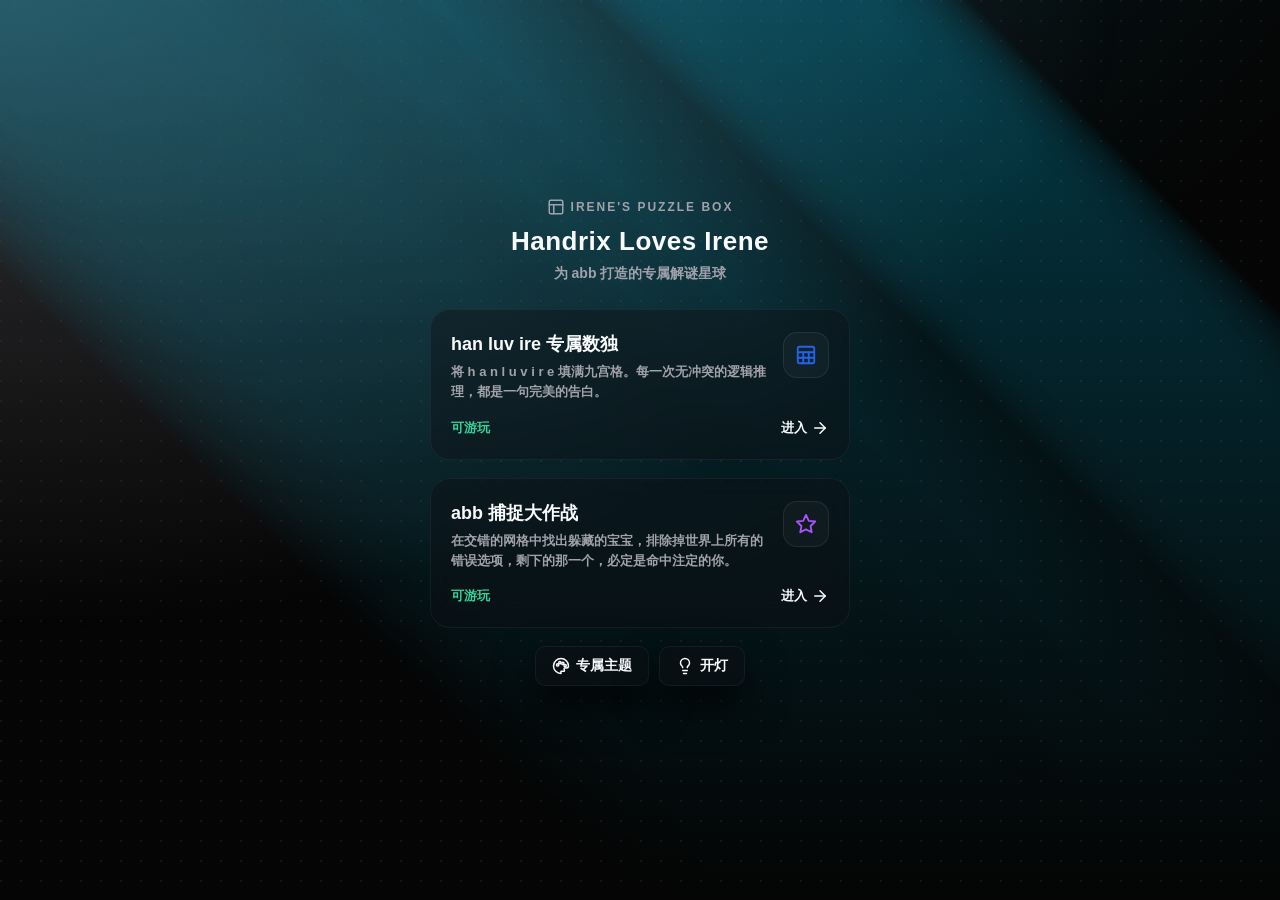
==== commit b2e87272: "尝试修复ios底部黑条bug" ====
--- a/index.html
+++ b/index.html
@@ -185,7 +185,7 @@
                 </div>
             </div>
             <div class="game-meta">
-                <span class="status-soon">测试中</span>
+                <span class="status-live">可游玩</span>
                 <span class="enter-hint">进入
                     <svg class="icon" viewBox="0 0 24 24"><path d="M5 12h14"/><path d="m12 5 7 7-7 7"/></svg>
                 </span>
--- a/css/common.css
+++ b/css/common.css
@@ -24,6 +24,8 @@
     
     --shadow: 0 10px 30px rgba(0, 0, 0, 0.06); 
     --stat-best-color: #059669;
+    --streak-shift: 14%; /* 斜切光瀑整体右移量 (手机可视区右侧偏暗, 右移补齐) */
+    --streak-scale: 1; /* 斜切光瀑加粗倍数 (手机窄屏下每道光按视口百分比变细, 需放大补回宽度) */
 }
 
 /* 护眼模式核心 (黑夜模式 Dark) */
@@ -89,7 +91,7 @@
     font-family: -apple-system, BlinkMacSystemFont, "Segoe UI", Roboto, sans-serif;
     background-color: var(--bg-color); color: var(--text-main); margin: 0; padding: 15px;
     display: flex; flex-direction: column; align-items: center; touch-action: manipulation; padding-bottom: 40px; overflow-x: hidden;
-    transition: background-color 0.4s ease, --streak-color 0.4s ease, --corner-glow 0.4s ease;
+    /* theme transition moved to desktop-only media query below (iOS repaint fix) */
     
         /* 统一的背景结构 (顶部光晕 + 点阵)；斜切光瀑/辉光/颗粒由伪元素承载，颜色随模式自动切换 */
     background-image:
@@ -97,6 +99,13 @@
         radial-gradient(circle at 1px 1px, var(--dot-color) 1px, transparent 0);
     background-size: 100% 100%, 20px 20px;
     background-attachment: fixed;
+}
+
+/* Theme smooth transition: desktop pointer devices only. On iOS touch, repainting the
+   full-page bg + two fixed pseudo layers (mask+skew) frame-by-frame for 0.4s leaves
+   stale tiles from the previous theme -> a black bar at the bottom until navigation */
+@media (hover: hover) and (pointer: fine) {
+    body { transition: background-color 0.4s ease, --streak-color 0.4s ease, --corner-glow 0.4s ease; }
 }
 
 /* ======== 顶级卡片与交互 (白天晶莹剔透，黑夜暗黑深邃) ======== */
@@ -194,9 +203,17 @@
 body::after {
     content: '';
     position: fixed; inset: 0; z-index: -2; pointer-events: none;
-    transform: skewX(45deg);
+    /* 先 skew 后 scale: 仅横向加粗光带, 45 度倾角严格保持不变 */
+    transform: translateX(var(--streak-shift)) skewX(45deg) scaleX(var(--streak-scale));
     background: linear-gradient(180deg, var(--streak-color) 0%, rgba(0, 0, 0, 0) 100%);
 }
+/* 手机窄屏: 视口窄导致每道光按百分比被挤细, 这里整体右移更多 + 加粗光带 */
+@media (max-width: 480px) {
+    :root { --streak-shift: 30%; --streak-scale: 1.45; }
+}
+
+/* iOS fix: after every theme toggle, force one repaint of the two big background layers (clears the stale black bar) */
+body.theme-kick::before, body.theme-kick::after { opacity: 0.998; }
 
 /* 渐进增强: 仅在支持 mask 的浏览器启用条纹遮罩 (不支持则退化为柔和顶部渐变) */
 @supports ((mask-image: linear-gradient(#000, #000)) or (-webkit-mask-image: linear-gradient(#000, #000))) {
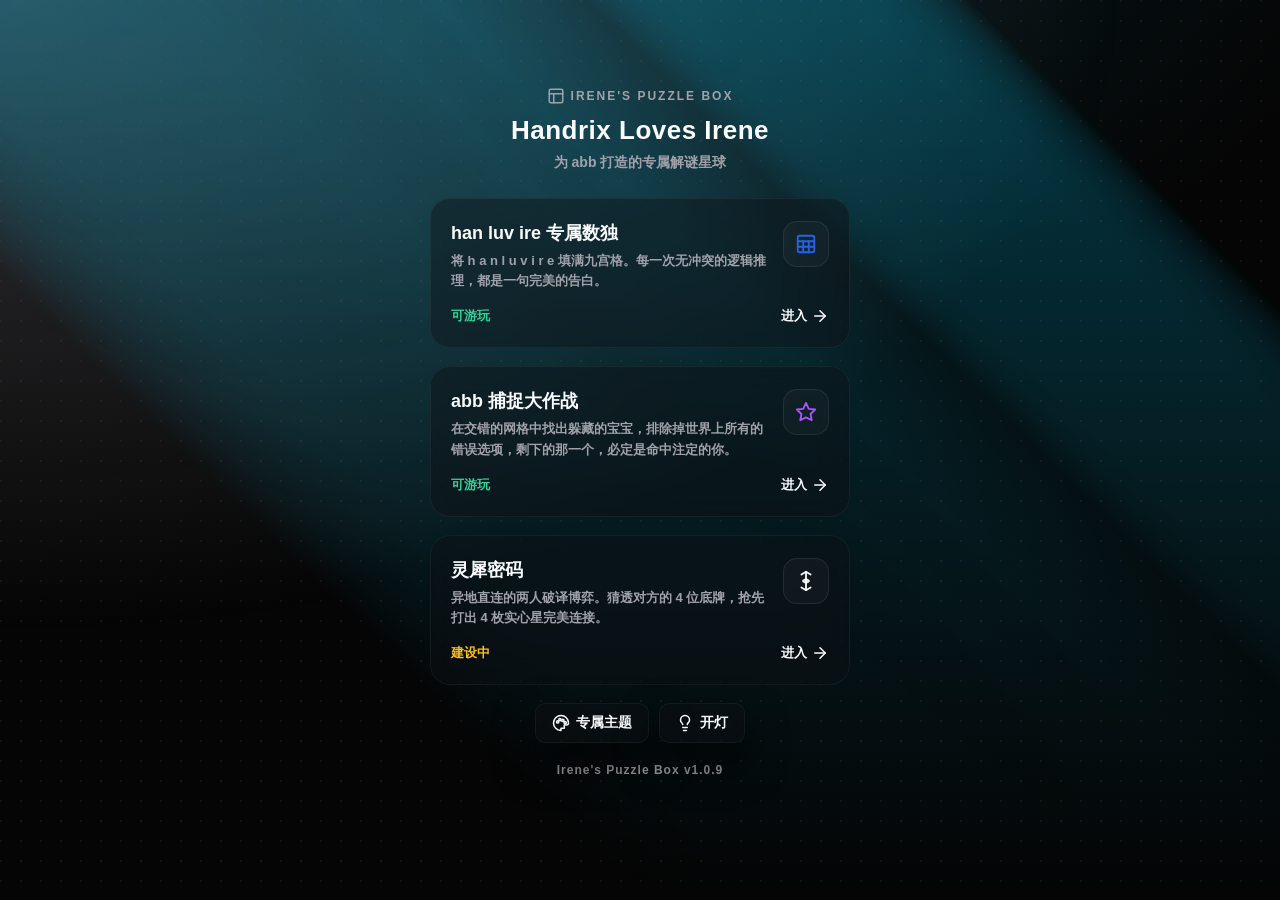
==== commit cd951ae7: "新增“灵犀密码”游戏，并更新版本号至 v1.0.9" ====
--- a/index.html
+++ b/index.html
@@ -2,7 +2,7 @@
 <html lang="zh-CN">
 <head>
     <meta charset="UTF-8">
-    <meta name="viewport" content="width=device-width, initial-scale=1.0, maximum-scale=1.0, user-select=none">
+    <meta name="viewport" content="width=device-width, initial-scale=1.0, maximum-scale=1.0, user-select=none, viewport-fit=cover">
     <title>Puzzle Box · han luv ire</title>
     <link rel="stylesheet" href="css/common.css">
     <style>
@@ -141,6 +141,10 @@
         .hall-bottom { display: flex; gap: 10px; align-self: center; }
         .hall-bottom .hall-theme { margin-top: 0; }
     </style>
+<link rel="manifest" href="manifest.json">
+    <link rel="apple-touch-icon" href="assets/app-icon.png">
+    <meta name="apple-mobile-web-app-capable" content="yes">
+    <meta name="apple-mobile-web-app-status-bar-style" content="black-translucent">
 </head>
 <body data-skin="default" data-theme="dark">
     <canvas id="canvas-fx"></canvas>
@@ -189,6 +193,22 @@
                 <span class="enter-hint">进入
                     <svg class="icon" viewBox="0 0 24 24"><path d="M5 12h14"/><path d="m12 5 7 7-7 7"/></svg>
                 </span>
+            </div>
+        </a>
+
+        <a class="game-card card-telepathy" href="games/telepathy/telepathy.html">
+            <div class="game-card-top">
+                <div>
+                    <h2>灵犀密码</h2>
+                    <p>异地直连的两人破译博弈。猜透对方的 4 位底牌，抢先打出 4 枚实心星完美连接。</p>
+                </div>
+                <div class="game-icon">
+                    <svg class="icon" viewBox="0 0 24 24"><path d="M12 2v20"/><path d="m17 5-5-3-5 3"/><path d="m7 19 5 3 5-3"/><path d="M12 10v4"/><path d="m15 11.5-3-1.5-3 1.5"/><path d="m9 12.5 3 1.5 3-1.5"/></svg>
+                </div>
+            </div>
+            <div class="game-meta">
+                <span class="status-soon">建设中</span>
+                <span class="enter-hint">进入 <svg class="icon" viewBox="0 0 24 24"><path d="M5 12h14"/><path d="m12 5 7 7-7 7"/></svg></span>
             </div>
         </a>
 
@@ -221,6 +241,20 @@
         </div>
     </div>
 
+    <!-- 版本号标识 -->
+    <div style="text-align: center; padding: 20px 0; font-size: 12px; color: var(--text-note); font-weight: bold; letter-spacing: 1px;">
+        Irene's Puzzle Box v1.0.9
+    </div>
+
     <script src="js/common.js"></script>
+<script>
+    if ("serviceWorker" in navigator) {
+        window.addEventListener("load", function () {
+            navigator.serviceWorker.register("sw.js").catch(function (err) {
+                console.warn("SW register failed:", err);
+            });
+        });
+    }
+    </script>
 </body>
 </html>
--- a/css/common.css
+++ b/css/common.css
@@ -89,8 +89,11 @@
 /* ======== 全局背景重塑 (点阵 + 射线统一架构) ======== */
 body {
     font-family: -apple-system, BlinkMacSystemFont, "Segoe UI", Roboto, sans-serif;
-    background-color: var(--bg-color); color: var(--text-main); margin: 0; padding: 15px;
-    display: flex; flex-direction: column; align-items: center; touch-action: manipulation; padding-bottom: 40px; overflow-x: hidden;
+    background-color: var(--bg-color); color: var(--text-main); margin: 0;
+    min-height: 100vh;
+    min-height: 100dvh;
+    display: flex; flex-direction: column; align-items: center; touch-action: manipulation; overflow-x: hidden;
+    padding: calc(15px + env(safe-area-inset-top)) 15px calc(40px + env(safe-area-inset-bottom)) 15px;
     /* theme transition moved to desktop-only media query below (iOS repaint fix) */
     
         /* 统一的背景结构 (顶部光晕 + 点阵)；斜切光瀑/辉光/颗粒由伪元素承载，颜色随模式自动切换 */
@@ -234,3 +237,20 @@
         mask-composite: add;
     }
 }
+
+/* ======== 中秋活动「玉兔寻觅」专属光照 ======== */
+/* 中秋活动月光 (双类选择器 + !important 提权, 压过皮肤变量的双类特异性; 光瀑/光晕/辉光/点阵全金) */
+body.theme-moon {
+    --ray-color: rgba(253, 224, 71, 0.16) !important;
+    --glow-color: rgba(253, 224, 71, 0.3) !important;
+    --streak-color: rgba(253, 224, 71, 0.16) !important;
+    --corner-glow: rgba(180, 140, 20, 0.08) !important;
+    --dot-color: rgba(253, 224, 71, 0.07) !important;
+}
+body[data-theme="dark"].theme-moon {
+    --ray-color: rgba(253, 224, 71, 0.15) !important;
+    --glow-color: rgba(253, 224, 71, 0.3) !important;
+    --streak-color: rgba(253, 224, 71, 0.28) !important;
+    --corner-glow: rgba(120, 90, 20, 0.35) !important;
+    --dot-color: rgba(253, 224, 71, 0.12) !important;
+}
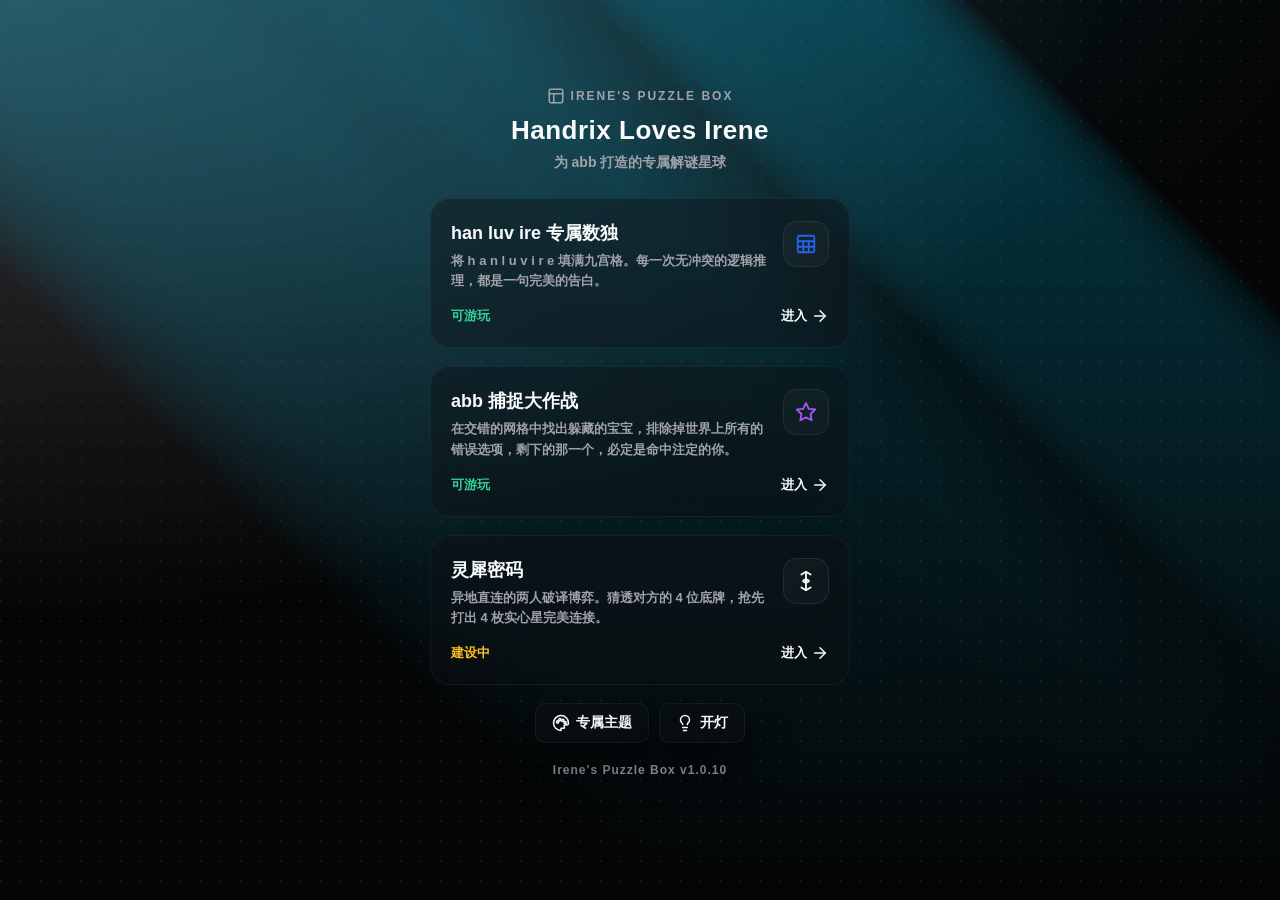
==== commit 05a6d37c: "更新版本号至 v1.0.10，并在“灵犀密码”游戏中添加 STUN 服务器配置" ====
--- a/index.html
+++ b/index.html
@@ -243,7 +243,7 @@
 
     <!-- 版本号标识 -->
     <div style="text-align: center; padding: 20px 0; font-size: 12px; color: var(--text-note); font-weight: bold; letter-spacing: 1px;">
-        Irene's Puzzle Box v1.0.9
+        Irene's Puzzle Box v1.0.10
     </div>
 
     <script src="js/common.js"></script>
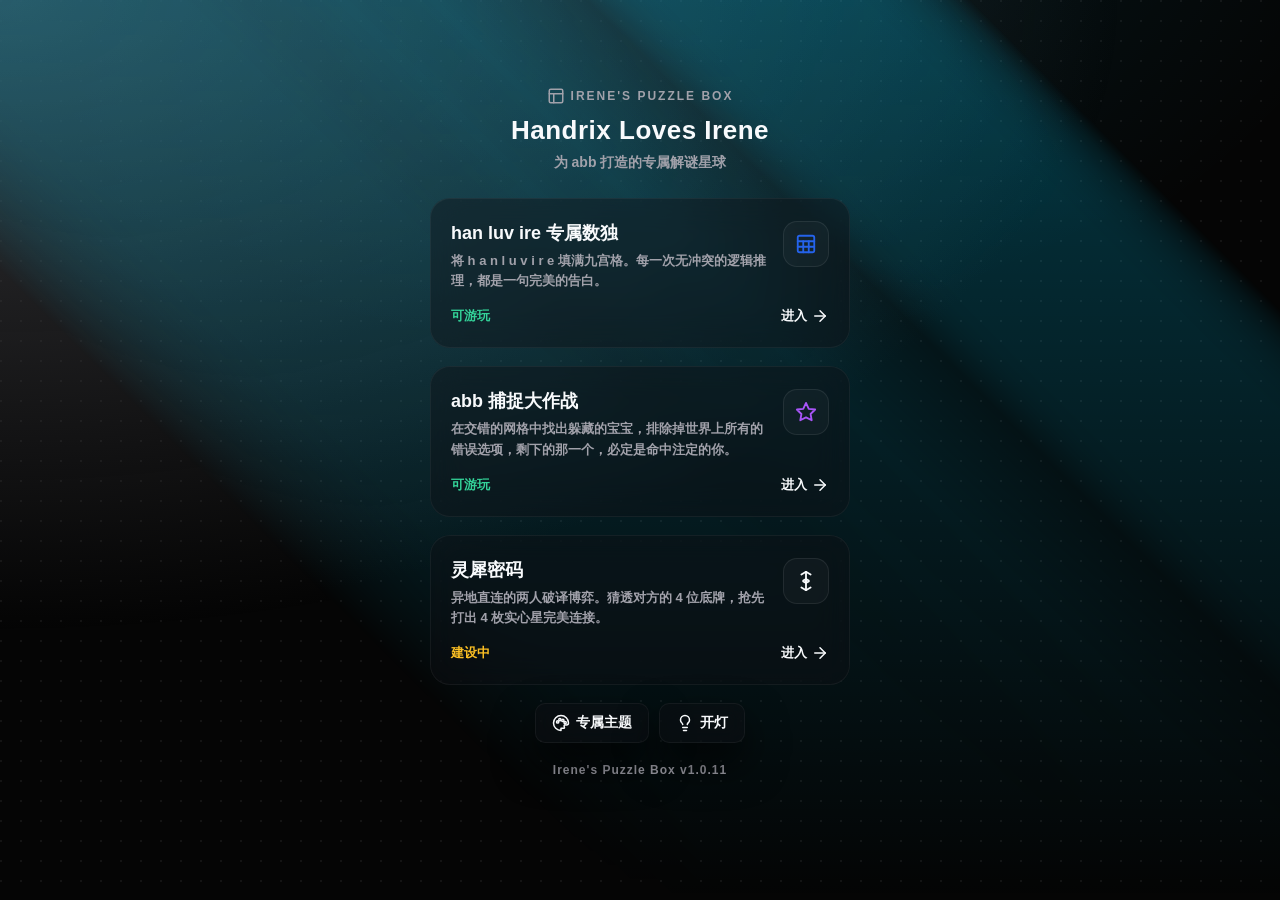
==== commit 83e29a9b: "Refactor telepathy game UI elements for clarity and consistency, updating button locking behavior ." ====
--- a/index.html
+++ b/index.html
@@ -243,7 +243,7 @@
 
     <!-- 版本号标识 -->
     <div style="text-align: center; padding: 20px 0; font-size: 12px; color: var(--text-note); font-weight: bold; letter-spacing: 1px;">
-        Irene's Puzzle Box v1.0.10
+        Irene's Puzzle Box v1.0.11
     </div>
 
     <script src="js/common.js"></script>
